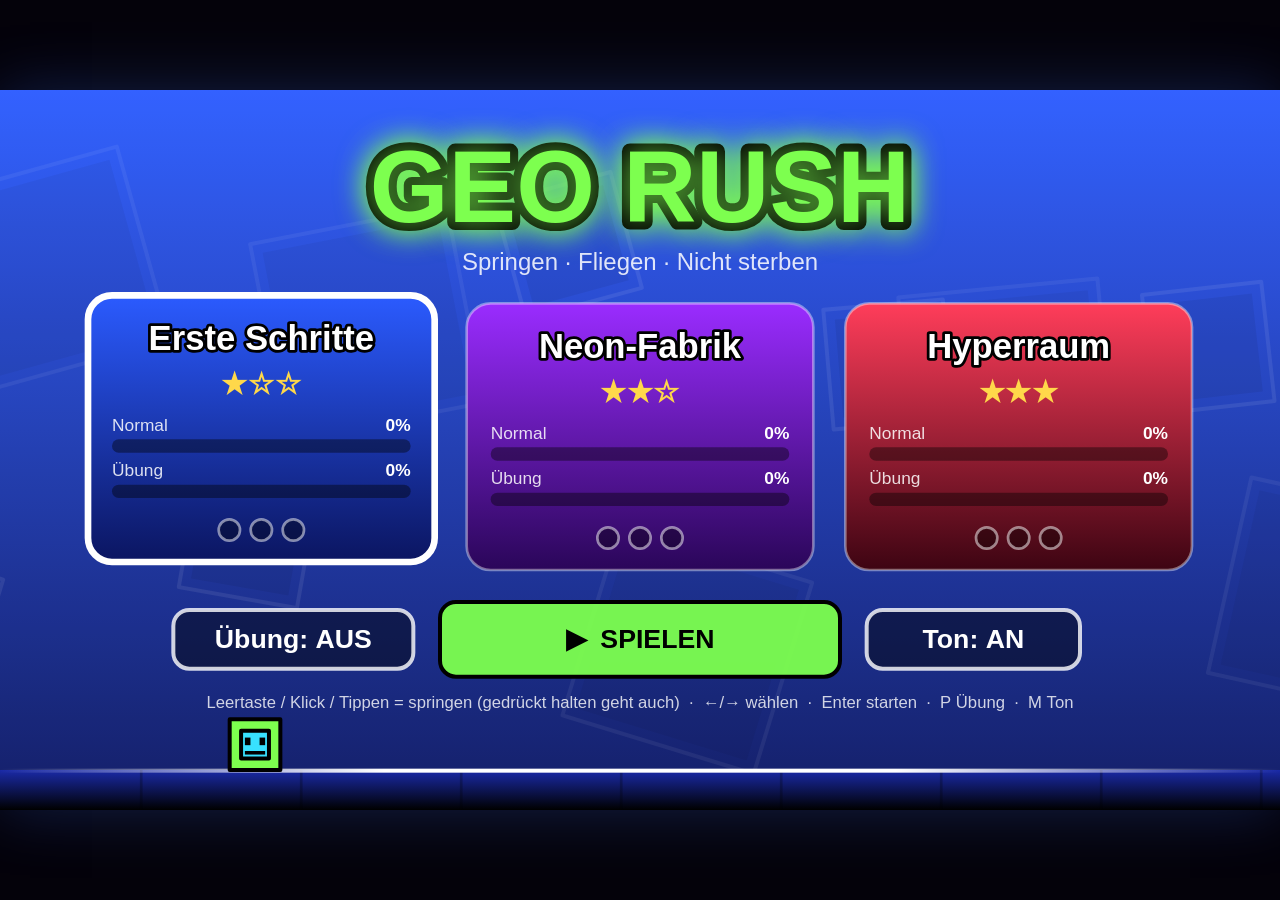
==== geo-rush/index.html @ df9e69d7 "GEO RUSH: Rhythmus-Plattformer im Geometry-Dash-Stil als einzelne HTML-Datei Drei Level mit Wuerfel-" ====
<!DOCTYPE html>
<html lang="de">
<head>
<meta charset="utf-8">
<meta name="viewport" content="width=device-width,initial-scale=1,user-scalable=no,viewport-fit=cover">
<title>GEO RUSH</title>
<style>
  :root{ color-scheme: dark; }
  *{ box-sizing:border-box; -webkit-tap-highlight-color:transparent; }
  html,body{ height:100%; margin:0; background:#04020a; overflow:hidden;
    font-family:"Trebuchet MS",Verdana,system-ui,sans-serif; }
  #wrap{ width:100%; height:100%; display:flex; align-items:center; justify-content:center;
    touch-action:none; }
  canvas{ display:block; width:min(100vw, calc(100vh * 16 / 9)); aspect-ratio:16/9;
    max-height:100vh; touch-action:none; user-select:none; -webkit-user-select:none;
    box-shadow:0 0 60px rgba(60,120,255,.25); }
</style>
</head>
<body>
<div id="wrap"><canvas id="game" width="960" height="540"></canvas></div>
<script>
"use strict";
(function(){
/* ============================================================
   GEO RUSH  —  ein Rhythmus-Plattformer im Stil von Geometry Dash
   Alles in einer Datei: kein Build, keine Assets, kein Server.
   ============================================================ */

/* ------------------------- Physik-Konstanten ------------------------ */
const T      = 40;            // Kachelgroesse in px
const PS     = 36;            // Spieler-Hitbox (Quadrat)
const HALF   = PS / 2;
const INNER  = 7;             // halbe Kantenlaenge der inneren Hitbox (Block-Tod)
const SNAP   = 10;            // Toleranz beim Aufsetzen auf Bloecke
const GRAV   = 4760;          // px/s^2  (Wuerfel)
const JUMP   = 918;           // Absprunggeschwindigkeit
const VMAX   = 1250;          // maximale Fallgeschwindigkeit
const SHIP_UP = 2600, SHIP_DN = 2200, SHIP_V = 520;
const SPEEDS = [416, 540];    // normal, schnell
const CEIL   = -10 * T;       // Decke im Schiff-Modus
const SKY    = -26 * T;       // darueber: ins All gefallen = tot
const DT     = 1 / 240;       // feste Simulationsrate 240 Hz
const PAD_V  = { y: 1.40 * JUMP, p: 0.86 * JUMP };
const ORB_V  = { o: 1.00 * JUMP, q: 0.72 * JUMP };

/* ------------------------------ Level ------------------------------- *
   Jedes Level ist eine Liste aus Zahlen (= so viele leere Spalten) und
   kleinen ASCII-Bloecken. Die unterste Zeile eines Blocks liegt auf dem
   Boden, Bloecke werden nebeneinander gehaengt.

   #  Block          -  Halbblock (Plattform)
   ^  Stachel        v  haengender Stachel      .  kleiner Stachel
   y  gelbes Pad     p  pinkes Pad
   o  gelber Orb     q  pinker Orb              b  blauer Orb (Schwerkraft)
   S  Schiff-Portal  C  Wuerfel-Portal
   G  Schwerkraft umdrehen   N  Schwerkraft normal
   >  schnell        <  normale Geschwindigkeit
   *  Muenze (3 pro Level)
   -------------------------------------------------------------------- */

// Schiff-Abschnitt: Saeulen von Boden und Decke mit einer Luecke dazwischen.
// spec: [unterkante, lueckengroesse] je Saeule; floorSpikes legt Stacheln auf den Boden.
function pillars(spec, spacing, floorSpikes){
  const rows = [];
  for (let r = 0; r < 10; r++) rows.push('');
  const col = (fn) => { for (let r = 0; r < 10; r++) rows[r] += fn(r); };
  for (const [lo, gap] of spec){
    for (let s = 0; s < spacing; s++) col(r => (floorSpikes && r === 0) ? '^' : ' ');
    col(r => (r < lo || r >= lo + gap) ? '#' : ' ');
  }
  for (let s = 0; s < spacing; s++) col(r => (floorSpikes && r === 0) ? '^' : ' ');
  return rows.reverse();          // oberste Zeile zuerst
}

const LEVELS = [
{
  id: 'erste-schritte', name: 'Erste Schritte', stars: 1, speed: 0,
  colors: { top:'#2b5bff', bot:'#0b1560', ground:'#1a2aa8', line:'#9fc0ff', block:'#0c1650' },
  song: { bpm: 128, root: 57, prog: [0, 5, 2, 6] },
  chunks: [
    18,
    ['^'], 10,
    ['^'], 8,
    ['^^'], 11,
    ['^'], 4, ['^'], 10,
    [ '        ###',
      '    #######',
      '###########' ], 8,
    [ '   ^     ^   ',
      '#############' ], 10,
    [ '  *    ',
      '       ',
      '    ###',
      '    ###',
      'y   ###' ], 10,
    [ '   o   ',
      '       ',
      ' ^^^^^^' ], 10,
    ['^^'], 7, ['^^'], 11,
    [ '             *            ',
      '      ---   ---   ---     ',
      '###^^^^^^^^^^^^^^^^^^^^###' ], 9,
    ['^'], 3, ['^^'], 10,
    [ '          ###   ',
      '     ###        ',
      '##^^^^^^^^^^^^  ' ], 10,
    [ '    *  ',
      '       ',
      '   o   ',
      '       ',
      ' ^^^^^ ' ], 9,
    ['^'], 5, ['^^'], 5, ['^'], 16
  ]
},
{
  id: 'neon-fabrik', name: 'Neon-Fabrik', stars: 2, speed: 0,
  colors: { top:'#9a2cff', bot:'#2a0659', ground:'#4b1596', line:'#ffa6f4', block:'#240a4a' },
  song: { bpm: 140, root: 50, prog: [0, 3, 5, 4] },
  chunks: [
    18,
    ['^'], 8, ['^^'], 9, ['^'], 3, ['^^'], 10,
    [ '   o   o   o    ',
      '                ',
      ' ^^^^^^^^^^^^^  ' ], 8,
    [ '         ###     ',
      '   ^  ######     ',
      '##########^^^^^ #' ], 9,
    // Kopfueber
    [ '  ##########################  ',
      '       v      vv      v       ',
      '                              ',
      'G                           N ' ], 10,
    ['^^'], 6,
    [ '   *  ',
      '      ',
      '      ',
      'y   # ',
    ], 8,
    // Schiff
    ['S'],
    pillars([[0,6],[2,5],[4,5],[1,5],[3,4],[5,4],[2,4]], 6, false),
    [ '     *    ',
      '          ',
      '          ',
      '          ',
      '          ',
      '          ',
      '          ',
      '          ',
      '          ',
      '^^^^^^^^^^' ],
    pillars([[3,4],[1,4]], 5, true),
    6, ['C'], 12,
    ['^^'], 7, ['^'], 3, ['^'], 8,
    [ '       *          ',
      '                  ',
      '    ---    ---    ',
      '##^^^^^^^^^^^^^^##' ], 8,
    [ '   q   ',
      '       ',
      '  ^^^  ' ], 8,
    ['^^'], 5, ['^^'], 16
  ]
},
{
  id: 'hyperraum', name: 'Hyperraum', stars: 3, speed: 0,
  colors: { top:'#ff3d5a', bot:'#3d0412', ground:'#8c1230', line:'#ffd0a0', block:'#34050f' },
  song: { bpm: 160, root: 53, prog: [0, 5, 6, 4] },
  chunks: [
    16,
    ['^'], 7, ['^^'], 7, ['^^^'], 9,
    ['>'], 10,
    ['^'], 7, ['^^'], 8,
    [ '        ##       ',
      '    ##  ##  ^   ',
      '##^^##^^##^^#####' ], 1,
    ['#'], 9,
    [ '  ##############################',
      '                v        v      ',
      '                                ',
      '   b                            ',
      '                                ',
      ' ^^^^^^^^^^^^^^^^^^^^^^^^^^^^^^^' ],
    [ ' ',
      ' ',
      ' ',
      ' ',
      'N',
      '^' ], 12,
    ['<'], 4,
    [ '         *     ',
      '   o   o       ',
      '               ',
      ' ^^^^^^^^^     ' ], 9,
    ['S'], 4,
    pillars([[1,5],[4,4],[1,4],[5,4],[2,4],[6,3],[3,3]], 5, true),
    [ ' *   ',
      '     ',
      '     ',
      '     ',
      '     ',
      '     ',
      '     ',
      '     ',
      '     ',
      '^^^^^' ],
    pillars([[4,3],[1,4]], 5, true),
    5, ['C'], 10,
    ['>'], 8,
    ['^^^'], 9, ['^'], 3, ['^^'], 9,
    [ '             *    ',
      '     ---   ---    ',
      '###^^^^^^^^^^^^###' ], 8,
    ['<'],
    ['^^'], 5, ['^^'], 5, ['^^^'], 18
  ]
}
];

function parseLevel(def){
  const cells = []; let col = 0;
  for (const ch of def.chunks){
    if (typeof ch === 'number'){ col += ch; continue; }
    const h = ch.length; let w = 0;
    for (let i = 0; i < h; i++){
      const line = ch[i]; w = Math.max(w, line.length);
      for (let j = 0; j < line.length; j++)
        if (line[j] !== ' ') cells.push([line[j], col + j, h - 1 - i]);
    }
    col += w;
  }
  const blocks = new Set();
  for (const [c, cc, r] of cells) if (c === '#') blocks.add(cc + ',' + r);
  const has = (c, r) => blocks.has(c + ',' + r);
  const objs = [];
  for (const [c, cc, r] of cells){
    const x0 = cc * T, y0 = -(r + 1) * T; let o;
    switch (c){
      case '#': o = { k:'block', solid:1, x:x0, y:y0, w:T, h:T,
                      nt:has(cc,r+1), nb:r===0||has(cc,r-1), nl:has(cc-1,r), nr:has(cc+1,r) }; break;
      case '-': o = { k:'slab', solid:1, x:x0, y:y0, w:T, h:T/2 }; break;
      case '^': o = { k:'spike', haz:1, dir:1,  x:x0+.36*T, y:y0+.32*T, w:.28*T, h:.68*T }; break;
      case 'v': o = { k:'spike', haz:1, dir:-1, x:x0+.36*T, y:y0,       w:.28*T, h:.68*T }; break;
      case '.': o = { k:'mini',  haz:1, x:x0+.36*T, y:y0+.62*T, w:.28*T, h:.38*T }; break;
      case 'y': case 'p': o = { k:'pad', c, x:x0+.08*T, y:y0+.72*T, w:.84*T, h:.28*T }; break;
      case 'o': case 'q': case 'b': o = { k:'orb', c, x:x0-.12*T, y:y0-.12*T, w:1.24*T, h:1.24*T }; break;
      case 'S': case 'C': case 'G': case 'N': case '>': case '<':
        o = { k:'portal', c, x:x0+T/2, y:y0-T, w:0, h:3*T }; break;
      case '*': o = { k:'coin', x:x0+.12*T, y:y0+.12*T, w:.76*T, h:.76*T }; break;
      default: continue;
    }
    o.cx = x0 + T/2; o.cy = y0 + T/2; o.col = cc; o.row = r;
    objs.push(o);
  }
  objs.sort((a, b) => a.cx - b.cx);
  let ci = 0;
  objs.forEach((o, i) => { o.id = i; if (o.k === 'coin') o.ci = ci++; });
  const nCols = col + 24;
  const buckets = Array.from({ length: nCols }, () => []);
  for (const o of objs){
    const a = Math.max(0, Math.floor(o.x / T)), b = Math.min(nCols - 1, Math.floor((o.x + o.w) / T));
    for (let i = a; i <= b; i++) buckets[i].push(o);
  }
  return { def, objs, buckets, nCols, endX: (col + 6) * T, coins: ci };
}

let stamp = 0;
function near(L, x0, x1, out){
  stamp++; out.length = 0;
  const a = Math.max(0, Math.floor(x0 / T) - 1), b = Math.min(L.nCols - 1, Math.floor(x1 / T) + 1);
  for (let i = a; i <= b; i++) for (const o of L.buckets[i])
    if (o._s !== stamp){ o._s = stamp; out.push(o); }
  return out;
}

/* ---------------------------- Simulation ---------------------------- */
function newPlayer(L){
  return { x:0, y:-PS, vy:0, g:1, mode:'cube', spd:L.def.speed || 0, grounded:true,
           held:false, buf:false, used:[], coins:[], rot:0, dead:false, won:false, jumps:0 };
}
function clonePlayer(p){ return Object.assign({}, p, { used:p.used.slice(), coins:p.coins.slice() }); }

function applyPortal(p, o, ev){
  switch (o.c){
    case 'S': if (p.mode !== 'ship'){ p.mode = 'ship'; p.vy *= 0.5; ev && ev.push('portal'); } break;
    case 'C': if (p.mode !== 'cube'){ p.mode = 'cube'; ev && ev.push('portal'); } break;
    case 'G': if (p.g !== -1){ p.g = -1; p.vy *= 0.5; p.grounded = false; ev && ev.push('portal'); } break;
    case 'N': if (p.g !== 1){ p.g = 1; p.vy *= 0.5; p.grounded = false; ev && ev.push('portal'); } break;
    case '>': if (p.spd !== 1){ p.spd = 1; ev && ev.push('speed'); } break;
    case '<': if (p.spd !== 0){ p.spd = 0; ev && ev.push('speed'); } break;
  }
}

const tmp = [];
function die(p, ev){ p.dead = true; ev && ev.push('die'); }
const hit = (ax, ay, aw, ah, o) => ax < o.x + o.w && ax + aw > o.x && ay < o.y + o.h && ay + ah > o.y;

// Ein Simulationsschritt (1/240 s). ev sammelt Ereignisse fuer Sound/Effekte.
function step(p, L, held, ev){
  if (held && !p.held) p.buf = true;
  if (!held) p.buf = false;
  p.held = held;
  const x0 = p.x, y0 = p.y;
  p.x += SPEEDS[p.spd] * DT;
  const list = near(L, x0, p.x + PS, tmp);

  const cPrev = x0 + HALF, cNow = p.x + HALF;
  for (const o of list) if (o.k === 'portal' && cPrev < o.x && cNow >= o.x) applyPortal(p, o, ev);

  const g = p.g;
  if (p.mode === 'cube'){
    if (p.grounded && held){
      p.vy = -JUMP * g; p.buf = false; p.grounded = false; p.jumps++;
      ev && ev.push('jump');
    }
    p.vy += GRAV * g * DT;
    if (p.vy * g > VMAX) p.vy = VMAX * g;
  } else {
    p.vy += (held ? -SHIP_UP : SHIP_DN) * g * DT;
    if (p.vy >  SHIP_V) p.vy =  SHIP_V;
    if (p.vy < -SHIP_V) p.vy = -SHIP_V;
  }
  p.y += p.vy * DT;
  p.grounded = false;

  if (p.y + PS > 0){ p.y = -PS; if (p.vy > 0) p.vy = 0; if (g === 1) p.grounded = true; }
  if (p.mode === 'ship' && p.y < CEIL){ p.y = CEIL; if (p.vy < 0) p.vy = 0; if (g === -1) p.grounded = true; }

  // Aufsetzen auf Bloecken (je nach Schwerkraft oben oder unten)
  for (const o of list){
    if (!o.solid || !hit(p.x, p.y, PS, PS, o)) continue;
    const top = o.y, bot = o.y + o.h;
    if (g === 1){
      if (p.vy >= 0 && y0 + PS <= top + SNAP){ p.y = top - PS; p.vy = 0; p.grounded = true; }
      else if (p.mode === 'ship' && p.vy <= 0 && y0 >= bot - SNAP){ p.y = bot; p.vy = 0; }
    } else {
      if (p.vy <= 0 && y0 >= bot - SNAP){ p.y = bot; p.vy = 0; p.grounded = true; }
      else if (p.mode === 'ship' && p.vy >= 0 && y0 + PS <= top + SNAP){ p.y = top - PS; p.vy = 0; }
    }
  }

  const ix = p.x + HALF - INNER, iy = p.y + HALF - INNER, is = INNER * 2;
  for (const o of list){
    if (o.solid){ if (hit(ix, iy, is, is, o)) return die(p, ev); continue; }
    if (o.k === 'portal' || !hit(p.x, p.y, PS, PS, o)) continue;
    if (o.haz) return die(p, ev);
    if (o.k === 'pad' && !p.used.includes(o.id)){
      p.used.push(o.id);
      p.vy = -PAD_V[o.c] * p.g * (p.mode === 'ship' ? 0.55 : 1);
      p.grounded = false; ev && ev.push('pad');
    } else if (o.k === 'orb' && p.buf && !p.used.includes(o.id)){
      p.used.push(o.id); p.buf = false; p.grounded = false;
      if (o.c === 'b'){ p.g = -p.g; p.vy = p.g * 0.45 * JUMP; }
      else p.vy = -ORB_V[o.c] * p.g * (p.mode === 'ship' ? 0.6 : 1);
      ev && ev.push('orb');
    } else if (o.k === 'coin' && !p.coins.includes(o.ci)){
      p.coins.push(o.ci); ev && ev.push('coin');
    }
  }
  if (p.y < SKY || p.y > 200) return die(p, ev);
  if (p.x >= L.endX){ p.won = true; ev && ev.push('win'); }

  if (p.mode === 'cube'){
    if (p.grounded){
      const t = Math.round(p.rot / 90) * 90;
      p.rot += (t - p.rot) * Math.min(1, DT * 28);
    } else p.rot += 430 * DT * p.g;
  }
}

/* ================================================================== */
/*                           Ab hier: Browser                          */
/* ================================================================== */
const cv  = document.getElementById('game');
const ctx = cv.getContext('2d');
const W = 960, H = 540;
const CAM0 = -470;               // Boden liegt bei Bildschirm-y 470
const PLAYER_SX = 250;           // Bildschirm-x des Spielers

const clamp = (v, a, b) => v < a ? a : v > b ? b : v;
const rnd = (a, b) => a + Math.random() * (b - a);

let scale = 1;
function resize(){
  const r = cv.getBoundingClientRect();
  const dpr = Math.min(window.devicePixelRatio || 1, 2);
  const bw = Math.max(1, Math.round(r.width * dpr)), bh = Math.max(1, Math.round(r.height * dpr));
  if (cv.width !== bw || cv.height !== bh){ cv.width = bw; cv.height = bh; }
  scale = bw / W;
}
window.addEventListener('resize', resize);

/* ------------------------------ Speicher ---------------------------- */
const SAVE_KEY = 'georush-v1';
let save = { best:{}, practice:{}, coins:{}, attempts:{}, muted:false };
try { const s = JSON.parse(localStorage.getItem(SAVE_KEY)); if (s) save = Object.assign(save, s); } catch(e){}
function persist(){ try { localStorage.setItem(SAVE_KEY, JSON.stringify(save)); } catch(e){} }

/* ------------------------------- Audio ------------------------------ */
const A = { ctx:null, master:null, music:null, sfx:null, noise:null };
function initAudio(){
  if (A.ctx){ if (A.ctx.state === 'suspended' && Game.state !== 'pause') A.ctx.resume(); return; }
  const C = window.AudioContext || window.webkitAudioContext;
  if (!C) return;
  A.ctx = new C();
  A.master = A.ctx.createGain(); A.master.gain.value = save.muted ? 0 : 0.7;
  const comp = A.ctx.createDynamicsCompressor();
  A.master.connect(comp); comp.connect(A.ctx.destination);
  A.music = A.ctx.createGain(); A.music.gain.value = 0.55; A.music.connect(A.master);
  A.sfx = A.ctx.createGain(); A.sfx.gain.value = 0.8; A.sfx.connect(A.master);
  const len = A.ctx.sampleRate;
  A.noise = A.ctx.createBuffer(1, len, A.ctx.sampleRate);
  const d = A.noise.getChannelData(0);
  for (let i = 0; i < len; i++) d[i] = Math.random() * 2 - 1;
}
function setMuted(m){
  save.muted = m; persist();
  if (A.master) A.master.gain.setTargetAtTime(m ? 0 : 0.7, A.ctx.currentTime, 0.02);
}
const mtof = m => 440 * Math.pow(2, (m - 69) / 12);

function voice(dest, t, type, f1, f2, vol, atk, dec, cut){
  const c = A.ctx, o = c.createOscillator(), g = c.createGain();
  o.type = type; o.frequency.setValueAtTime(f1, t);
  if (f2) o.frequency.exponentialRampToValueAtTime(Math.max(20, f2), t + atk + dec);
  g.gain.setValueAtTime(0.0001, t);
  g.gain.exponentialRampToValueAtTime(vol, t + atk);
  g.gain.exponentialRampToValueAtTime(0.0001, t + atk + dec);
  let n = o;
  if (cut){ const f = c.createBiquadFilter(); f.type = 'lowpass'; f.frequency.value = cut; o.connect(f); n = f; }
  n.connect(g); g.connect(dest);
  o.start(t); o.stop(t + atk + dec + 0.05);
}
function noiseHit(dest, t, type, freq, vol, dec, q){
  const c = A.ctx, s = c.createBufferSource(), f = c.createBiquadFilter(), g = c.createGain();
  s.buffer = A.noise; f.type = type; f.frequency.value = freq; f.Q.value = q || 0.8;
  g.gain.setValueAtTime(vol, t); g.gain.exponentialRampToValueAtTime(0.0001, t + dec);
  s.connect(f); f.connect(g); g.connect(dest);
  s.start(t, Math.random() * 0.5); s.stop(t + dec + 0.05);
}

const SFX = {
  ok(){ return A.ctx && !save.muted; },
  die(){ if (!this.ok()) return; const t = A.ctx.currentTime;
    noiseHit(A.sfx, t, 'lowpass', 1800, 0.9, 0.5); voice(A.sfx, t, 'sawtooth', 220, 40, 0.35, 0.005, 0.45, 900); },
  orb(){ if (!this.ok()) return; const t = A.ctx.currentTime;
    voice(A.sfx, t, 'sine', 700, 1400, 0.22, 0.004, 0.12); },
  pad(){ if (!this.ok()) return; const t = A.ctx.currentTime;
    voice(A.sfx, t, 'triangle', 260, 780, 0.25, 0.004, 0.16); },
  portal(){ if (!this.ok()) return; const t = A.ctx.currentTime;
    voice(A.sfx, t, 'sawtooth', 180, 1100, 0.12, 0.01, 0.3, 2400); noiseHit(A.sfx, t, 'bandpass', 2500, 0.2, 0.3, 0.6); },
  coin(){ if (!this.ok()) return; const t = A.ctx.currentTime;
    voice(A.sfx, t, 'square', 1319, 0, 0.1, 0.004, 0.1, 5000); voice(A.sfx, t + 0.08, 'square', 1760, 0, 0.1, 0.004, 0.25, 5000); },
  win(){ if (!this.ok()) return; const t = A.ctx.currentTime;
    [0, 4, 7, 12, 16, 19, 24].forEach((n, i) => voice(A.sfx, t + i * 0.07, 'square', mtof(72 + n), 0, 0.09, 0.004, 0.35, 4000)); },
  click(){ if (!this.ok()) return; voice(A.sfx, A.ctx.currentTime, 'square', 900, 1200, 0.06, 0.002, 0.05, 4000); },
  check(){ if (!this.ok()) return; const t = A.ctx.currentTime;
    voice(A.sfx, t, 'triangle', 880, 0, 0.15, 0.004, 0.18); voice(A.sfx, t + 0.06, 'triangle', 1320, 0, 0.12, 0.004, 0.2); }
};

// Kleiner Step-Sequencer: Bassdrum, Clap, Hi-Hat, Bass, Arpeggio, Flaechen.
const MINOR = [0, 2, 3, 5, 7, 8, 10];
const Music = {
  on:false, song:null, bus:null, step:0, next:0, start:0, timer:null,
  play(song){
    if (!A.ctx) return;
    this.stop();
    this.song = song; this.step = 0;
    this.bus = A.ctx.createGain(); this.bus.connect(A.music);
    this.start = this.next = A.ctx.currentTime + 0.05;
    this.on = true;
    this.timer = setInterval(() => this.tick(), 25);
    this.tick();
  },
  stop(){
    if (!this.on) return;
    this.on = false; clearInterval(this.timer);
    const b = this.bus, t = A.ctx.currentTime;
    b.gain.setValueAtTime(b.gain.value, t); b.gain.linearRampToValueAtTime(0, t + 0.08);
    setTimeout(() => b.disconnect(), 400);
  },
  tick(){
    if (!this.on) return;
    const sd = 60 / this.song.bpm / 4;
    while (this.next < A.ctx.currentTime + 0.12){ this.note(this.step, this.next, sd); this.step++; this.next += sd; }
  },
  beat(){ return (this.on && A.ctx) ? Math.max(0, (A.ctx.currentTime - this.start) * this.song.bpm / 60) : -1; },
  deg(d){ const s = this.song; return s.root + MINOR[((d % 7) + 7) % 7] + 12 * Math.floor(d / 7); },
  note(i, t, sd){
    const s = this.song, b = this.bus, k = i % 16, bar = Math.floor(i / 16);
    const ch = s.prog[bar % s.prog.length];
    const intro = bar < 2, drop = bar >= 4;
    if (k % 4 === 0 && !(intro && k !== 0)) voice(b, t, 'sine', 150, 42, 0.9, 0.002, 0.22);
    if (!intro && (k === 4 || k === 12)) noiseHit(b, t, 'bandpass', 1600, 0.35, 0.14, 0.9);
    if (!intro && k % 2 === 0) noiseHit(b, t, 'highpass', 7500, k % 4 === 2 ? 0.16 : 0.07, 0.04);
    if (!intro && k % 2 === 0){
      const oct = (k % 4 === 2) ? 12 : 0;
      voice(b, t, 'sawtooth', mtof(this.deg(ch) - 24 + oct), 0, 0.2, 0.004, sd * 1.7, 700);
    }
    const arp = [0, 2, 4, 7, 4, 2, 0, 2, 4, 7, 9, 7, 4, 2, 4, 7];
    voice(b, t, 'square', mtof(this.deg(ch + arp[k]) + 12), 0, drop ? 0.06 : 0.045, 0.003, sd * 1.4, drop ? 3400 : 1800);
    if (k === 0){
      for (const d of [0, 2, 4]) voice(b, t, 'sawtooth', mtof(this.deg(ch + d)), 0, 0.035, 0.08, sd * 15, 1100);
    }
    if (drop && (k === 0 || k === 6 || k === 10)){
      voice(b, t, 'triangle', mtof(this.deg(ch + (k === 0 ? 7 : k === 6 ? 9 : 11)) + 12), 0, 0.09, 0.005, sd * 3);
    }
  }
};

/* ------------------------------ Eingabe ----------------------------- */
const JUMP_KEYS = new Set(['Space', 'ArrowUp', 'KeyW']);
const keysHeld = new Set();
const pointers = new Set();
let latch = false;          // ganz kurze Tipper gehen nicht verloren
let needRelease = false;    // nach Start mit Taste erst loslassen

/* ------------------------------ Zustand ----------------------------- */
const PARSED = LEVELS.map(parseLevel);
const Game = {
  state:'menu', sel:0, practice:false, L:null, li:0, p:null, attempt:1,
  cps:[], deadT:0, winT:0, parts:[], shake:0, camX:-PLAYER_SX, camY:CAM0, t:0,
  best0:0, newBest:false, flash:0, hits:[], shipA:0, menuX:0, runJumps:0, runTime:0
};

function heldNow(){
  if (needRelease){
    if (keysHeld.size === 0 && pointers.size === 0) needRelease = false;
    else return false;
  }
  return keysHeld.size > 0 || pointers.size > 0 || latch;
}

function startLevel(i){
  initAudio();
  Game.li = i; Game.L = PARSED[i];
  Game.p = newPlayer(Game.L);
  Game.attempt = 1; Game.cps = []; Game.parts = []; Game.shake = 0; Game.flash = 0;
  Game.camX = Game.p.x - PLAYER_SX; Game.camY = CAM0; Game.shipA = 0;
  Game.best0 = (Game.practice ? save.practice : save.best)[Game.L.def.id] || 0;
  Game.newBest = false; Game.runJumps = 0; Game.runTime = 0;
  bumpAttempts();
  Game.state = 'play';
  needRelease = true;              // die Starttaste loest keinen Sprung aus
  Music.play(Game.L.def.song);
}
function bumpAttempts(){
  const id = Game.L.def.id;
  save.attempts[id] = (save.attempts[id] || 0) + 1; persist();
}
function respawn(){
  const L = Game.L;
  if (Game.practice && Game.cps.length){
    Game.p = clonePlayer(Game.cps[Game.cps.length - 1].p);
    Game.p.held = false; Game.p.buf = false;
  } else {
    Game.p = newPlayer(L);
    Music.play(L.def.song);
  }
  if (!Game.practice) Game.runJumps = 0, Game.runTime = 0;
  Game.attempt++; bumpAttempts();
  Game.parts = []; Game.state = 'play';
  Game.camX = Game.p.x - PLAYER_SX;
  Game.shipA = Game.p.mode === 'ship' ? 1 : 0;
  if (Game.p.mode === 'ship') Game.camY = CAM0;
}
function progress(){ return clamp(Math.floor(Game.p.x / Game.L.endX * 100), 0, 100); }
function recordProgress(pc){
  const tbl = Game.practice ? save.practice : save.best, id = Game.L.def.id;
  if (pc > (tbl[id] || 0)){ tbl[id] = pc; persist(); if (pc > Game.best0) Game.newBest = true; }
}
function addCheckpoint(){
  if (!Game.practice || Game.state !== 'play') return;
  const p = Game.p;
  if (p.mode === 'cube' && !p.grounded) return;   // nur mit festem Boden unter den Fuessen
  Game.cps.push({ p: clonePlayer(p) }); SFX.check();
}
function removeCheckpoint(){ if (Game.practice) Game.cps.pop(); }
function toMenu(){
  Music.stop(); Game.state = 'menu';
  if (A.ctx && A.ctx.state === 'suspended') A.ctx.resume();
}
function togglePause(){
  if (Game.state === 'play'){ Game.state = 'pause'; if (A.ctx) A.ctx.suspend(); }
  else if (Game.state === 'pause'){ Game.state = 'play'; needRelease = true; if (A.ctx) A.ctx.resume(); }
}

/* ----------------------------- Partikel ----------------------------- */
function burst(x, y, n, col, spd, life, size){
  for (let i = 0; i < n; i++){
    const a = Math.random() * Math.PI * 2, s = rnd(spd * .3, spd);
    Game.parts.push({ x, y, vx:Math.cos(a) * s, vy:Math.sin(a) * s, life:rnd(life * .5, life), max:life, size:rnd(size * .5, size), col, g:0 });
  }
}

/* ------------------------------ Update ------------------------------ */
let acc = 0;
function update(dt){
  Game.t += dt;
  Game.flash = Math.max(0, Game.flash - dt * 3);
  Game.shake = Math.max(0, Game.shake - dt * 30);
  Game.menuX += dt * SPEEDS[0];

  for (const q of Game.parts){ q.x += q.vx * dt; q.y += q.vy * dt; q.vy += q.g * dt; q.vx *= 0.98; q.life -= dt; }
  Game.parts = Game.parts.filter(q => q.life > 0);

  if (Game.state === 'dead'){
    Game.deadT += dt;
    if (Game.deadT > 1.0) respawn();
    return;
  }
  if (Game.state === 'win'){ Game.winT += dt; updateCam(dt); return; }
  if (Game.state !== 'play'){ acc = 0; return; }

  const p = Game.p, L = Game.L;
  acc += dt;
  let steps = 0;
  const ev = [];
  while (acc >= DT && steps < 40){
    acc -= DT; steps++;
    step(p, L, heldNow(), ev);
    if (p.dead || p.won) break;
  }
  latch = false;
  Game.runTime += dt;
  for (const e of ev) onEvent(e);
  Game.shipA += ((p.mode === 'ship' ? 1 : 0) - Game.shipA) * Math.min(1, dt * 5);

  // Spur
  const cx = p.x + HALF, cy = p.y + HALF;
  if (p.mode === 'ship'){
    Game.parts.push({ x:cx - 16, y:cy + 6 * p.g, vx:rnd(-80, -20), vy:rnd(-20, 20), life:.35, max:.35, size:rnd(3, 6), col:'#ffb13b', g:0 });
  } else if (p.grounded && Math.random() < 0.6){
    const fy = p.g === 1 ? p.y + PS : p.y;
    Game.parts.push({ x:p.x + 2, y:fy - 2 * p.g, vx:rnd(-120, -40), vy:rnd(-60, 0) * p.g, life:.3, max:.3, size:rnd(2, 4), col:'#ffffff', g:0 });
  }
  updateCam(dt);
}

function onEvent(e){
  const p = Game.p, cx = p.x + HALF, cy = p.y + HALF;
  switch (e){
    case 'jump': Game.runJumps++; break;
    case 'orb': SFX.orb(); burst(cx, cy, 10, '#fff27a', 260, .35, 4); Game.runJumps++; break;
    case 'pad': SFX.pad(); burst(cx, p.y + PS, 10, '#ffd23f', 240, .35, 4); break;
    case 'portal': SFX.portal(); Game.flash = 0.6; break;
    case 'speed': SFX.portal(); Game.flash = 0.4; break;
    case 'coin': SFX.coin(); burst(cx, cy, 16, '#ffd84a', 300, .5, 5); break;
    case 'die': {
      SFX.die(); Game.shake = 12; Game.flash = 0.5;
      burst(cx, cy, 34, '#9dff5c', 520, .8, 7); burst(cx, cy, 16, '#ffffff', 300, .6, 4);
      Game.parts.push({ x:cx, y:cy, vx:0, vy:0, life:.5, max:.5, size:0, col:'ring', g:0 });
      if (!Game.practice) Music.stop();
      recordProgress(progress());
      Game.state = 'dead'; Game.deadT = 0;
      break;
    }
    case 'win': {
      Music.stop(); SFX.win();
      recordProgress(100);
      if (!Game.practice){
        const id = Game.L.def.id, got = save.coins[id] || [];
        for (const c of p.coins) got[c] = true;
        save.coins[id] = got; persist();
      }
      for (let i = 0; i < 6; i++) burst(Game.L.endX + rnd(-40, 40), rnd(-360, -60), 20, ['#fff27a','#7dff4f','#38e1ff','#ff5fd2'][i % 4], 380, 1.2, 6);
      Game.state = 'win'; Game.winT = 0;
      break;
    }
  }
}

function updateCam(dt){
  const p = Game.p;
  const tx = p.x - PLAYER_SX;
  Game.camX = Game.state === 'win' ? Game.camX + (Math.min(tx, Game.L.endX - 600) - Game.camX) * Math.min(1, dt * 3) : tx;
  let ty = Game.camY;
  if (p.mode === 'ship') ty = CAM0;
  else {
    const sy = p.y - Game.camY;
    if (sy < 150) ty = p.y - 150; else if (sy > 330) ty = p.y - 330;
    ty = Math.min(ty, CAM0);
  }
  Game.camY += (ty - Game.camY) * Math.min(1, dt * 6);
}

/* ------------------------------ Zeichnen ---------------------------- */
function hexA(hex, a){
  const n = parseInt(hex.slice(1), 16);
  return `rgba(${n >> 16 & 255},${n >> 8 & 255},${n & 255},${a})`;
}
function pulse(){
  const b = Music.beat();
  if (b < 0) return 0;
  return Math.pow(1 - (b % 1), 3);
}

function drawBackground(col, camX, camY){
  const pu = pulse();
  const gr = ctx.createLinearGradient(0, 0, 0, H);
  gr.addColorStop(0, col.top); gr.addColorStop(1, col.bot);
  ctx.fillStyle = gr; ctx.fillRect(0, 0, W, H);
  ctx.fillStyle = `rgba(255,255,255,${0.04 + pu * 0.04})`;
  ctx.fillRect(0, 0, W, H);
  // grosse Parallax-Quadrate
  for (const [f, sz, a] of [[0.08, 150, 0.06], [0.2, 90, 0.08]]){
    const ox = camX * f, oy = camY * f * 0.5;
    const i0 = Math.floor(ox / 240) - 1;
    for (let i = i0; i < i0 + 7; i++){
      const h = Math.sin(i * 12.9898 + sz) * 43758.5453, r = h - Math.floor(h);
      const x = i * 240 - ox, y = 40 + r * 300 - oy * 0.3;
      ctx.strokeStyle = `rgba(255,255,255,${a})`; ctx.lineWidth = 3;
      ctx.save(); ctx.translate(x + sz / 2, y + sz / 2); ctx.rotate(r * 0.6 - 0.3);
      ctx.strokeRect(-sz / 2, -sz / 2, sz, sz);
      ctx.fillStyle = `rgba(0,0,0,${a * 0.8})`; ctx.fillRect(-sz / 2 + 8, -sz / 2 + 8, sz - 16, sz - 16);
      ctx.restore();
    }
  }
}

function drawGround(col, camX, camY){
  const gy = -camY;
  if (gy > H) return;
  const gr = ctx.createLinearGradient(0, gy, 0, H);
  gr.addColorStop(0, col.ground); gr.addColorStop(1, '#000');
  ctx.fillStyle = gr; ctx.fillRect(0, gy, W, H - gy);
  ctx.strokeStyle = hexA('#000000', 0.25); ctx.lineWidth = 2;
  const off = -(camX % (T * 3));
  for (let x = off; x < W; x += T * 3){ ctx.beginPath(); ctx.moveTo(x, gy); ctx.lineTo(x, H); ctx.stroke(); }
  const lg = ctx.createLinearGradient(0, 0, W, 0);
  lg.addColorStop(0, 'rgba(255,255,255,0)'); lg.addColorStop(0.3, '#fff'); lg.addColorStop(0.7, '#fff'); lg.addColorStop(1, 'rgba(255,255,255,0)');
  ctx.fillStyle = lg; ctx.fillRect(0, gy - 1, W, 3);
}

function drawCeiling(col, camX, camY, a){
  if (a < 0.02) return;
  const cy = CEIL - camY;
  ctx.globalAlpha = a;
  const gr = ctx.createLinearGradient(0, cy, 0, 0);
  gr.addColorStop(0, col.ground); gr.addColorStop(1, '#000');
  ctx.fillStyle = gr; ctx.fillRect(0, 0, W, cy);
  ctx.fillStyle = '#fff'; ctx.fillRect(0, cy - 2, W, 3);
  ctx.globalAlpha = 1;
}

function drawBlock(o, col){
  ctx.fillStyle = hexA(col.block, 0.92);
  ctx.fillRect(o.x, o.y, o.w, o.h);
  ctx.strokeStyle = hexA(col.line, 0.18); ctx.lineWidth = 1.5;
  ctx.strokeRect(o.x + 8, o.y + 8, o.w - 16, o.h - 16);
  ctx.strokeStyle = col.line; ctx.lineWidth = 2.5; ctx.beginPath();
  const x = o.x, y = o.y, w = o.w, h = o.h;
  if (!o.nt){ ctx.moveTo(x, y); ctx.lineTo(x + w, y); }
  if (!o.nb){ ctx.moveTo(x, y + h); ctx.lineTo(x + w, y + h); }
  if (!o.nl){ ctx.moveTo(x, y); ctx.lineTo(x, y + h); }
  if (!o.nr){ ctx.moveTo(x + w, y); ctx.lineTo(x + w, y + h); }
  ctx.stroke();
}
function drawSlab(o, col){
  ctx.fillStyle = hexA(col.block, 0.92); ctx.fillRect(o.x, o.y, o.w, o.h);
  ctx.strokeStyle = col.line; ctx.lineWidth = 2.5; ctx.strokeRect(o.x, o.y, o.w, o.h);
}
function drawSpike(o){
  const x0 = o.col * T, y0 = -(o.row + 1) * T;
  ctx.beginPath();
  if (o.k === 'mini'){
    ctx.moveTo(x0 + 6, y0 + T); ctx.lineTo(x0 + T / 2, y0 + T * 0.5); ctx.lineTo(x0 + T - 6, y0 + T);
  } else if (o.dir === 1){
    ctx.moveTo(x0 + 2, y0 + T); ctx.lineTo(x0 + T / 2, y0 + 2); ctx.lineTo(x0 + T - 2, y0 + T);
  } else {
    ctx.moveTo(x0 + 2, y0); ctx.lineTo(x0 + T / 2, y0 + T - 2); ctx.lineTo(x0 + T - 2, y0);
  }
  ctx.closePath();
  const gr = ctx.createLinearGradient(0, y0, 0, y0 + T);
  gr.addColorStop(o.dir === -1 ? 1 : 0, '#3a3450'); gr.addColorStop(o.dir === -1 ? 0 : 1, '#07050e');
  ctx.fillStyle = gr; ctx.fill();
  ctx.strokeStyle = '#fff'; ctx.lineWidth = 2; ctx.stroke();
}
const ORB_COL = { o:'#ffe53b', q:'#ff5fd2', b:'#38c8ff', y:'#ffd23f', p:'#ff5fd2' };
function drawPad(o, used){
  const x0 = o.col * T, y0 = -(o.row + 1) * T, c = ORB_COL[o.c];
  ctx.save();
  ctx.shadowColor = c; ctx.shadowBlur = 14;
  ctx.fillStyle = c; ctx.beginPath();
  ctx.ellipse(x0 + T / 2, y0 + T, T * 0.42, T * 0.22, 0, Math.PI, 0); ctx.fill();
  ctx.restore();
  const t = Game.t * 2;
  ctx.fillStyle = hexA(c, 0.35);
  for (let i = 0; i < 3; i++){
    const f = (t + i / 3) % 1;
    ctx.fillRect(x0 + 8 + i * 10, y0 + T - 8 - f * 26, 3, 3);
  }
}
function drawOrb(o, used){
  const c = ORB_COL[o.c], pu = pulse();
  ctx.save();
  ctx.globalAlpha = used ? 0.35 : 1;
  ctx.strokeStyle = c; ctx.lineWidth = 3;
  ctx.beginPath(); ctx.arc(o.cx, o.cy, T * (0.5 + pu * 0.1), 0, Math.PI * 2); ctx.stroke();
  ctx.shadowColor = c; ctx.shadowBlur = 18;
  const gr = ctx.createRadialGradient(o.cx - 4, o.cy - 4, 2, o.cx, o.cy, T * 0.34);
  gr.addColorStop(0, '#fff'); gr.addColorStop(0.4, c); gr.addColorStop(1, hexA(c, 0.6));
  ctx.fillStyle = gr; ctx.beginPath(); ctx.arc(o.cx, o.cy, T * 0.32, 0, Math.PI * 2); ctx.fill();
  ctx.restore();
}
const PORTAL = {
  S:{ c:'#ff4fd8', t:'SCHIFF' }, C:{ c:'#5dff7a', t:'WÜRFEL' },
  G:{ c:'#ffd23f', t:'↕' },      N:{ c:'#38c8ff', t:'↕' },
  '>':{ c:'#ff9a2e', t:'»' },    '<':{ c:'#38c8ff', t:'›' }
};
function drawPortal(o){
  const P = PORTAL[o.c], cx = o.cx, cy = o.cy;
  ctx.save();
  if (o.c === '>' || o.c === '<'){
    ctx.fillStyle = P.c; ctx.shadowColor = P.c; ctx.shadowBlur = 16;
    ctx.font = 'bold 54px Trebuchet MS, sans-serif'; ctx.textAlign = 'center'; ctx.textBaseline = 'middle';
    ctx.fillText(o.c === '>' ? '»' : '‹', cx, cy);
    ctx.restore(); return;
  }
  const w = T * 0.42, h = T * 1.6;
  const gr = ctx.createRadialGradient(cx, cy, 2, cx, cy, h);
  gr.addColorStop(0, hexA(P.c, 0.45)); gr.addColorStop(1, hexA(P.c, 0));
  ctx.fillStyle = gr; ctx.beginPath(); ctx.ellipse(cx, cy, w, h, 0, 0, Math.PI * 2); ctx.fill();
  ctx.shadowColor = P.c; ctx.shadowBlur = 20;
  ctx.strokeStyle = P.c; ctx.lineWidth = 6;
  ctx.beginPath(); ctx.ellipse(cx, cy, w, h, 0, 0, Math.PI * 2); ctx.stroke();
  ctx.strokeStyle = '#fff'; ctx.lineWidth = 2;
  ctx.beginPath(); ctx.ellipse(cx, cy, w - 5, h - 5, 0, 0, Math.PI * 2); ctx.stroke();
  ctx.restore();
}
function drawCoin(o, taken){
  const s = Math.abs(Math.cos(Game.t * 3 + o.cx * 0.01));
  ctx.save();
  ctx.translate(o.cx, o.cy + Math.sin(Game.t * 4 + o.cx) * 3);
  ctx.scale(Math.max(0.15, s), 1);
  ctx.globalAlpha = taken ? 0.4 : 1;
  ctx.shadowColor = '#ffd84a'; ctx.shadowBlur = 16;
  ctx.fillStyle = taken ? '#b8c4d8' : '#ffd84a';
  ctx.beginPath(); ctx.arc(0, 0, 15, 0, Math.PI * 2); ctx.fill();
  ctx.shadowBlur = 0;
  ctx.strokeStyle = taken ? '#6c7890' : '#b87a00'; ctx.lineWidth = 3;
  ctx.beginPath(); ctx.arc(0, 0, 11, 0, Math.PI * 2); ctx.stroke();
  ctx.restore();
}
function drawFinish(L){
  const x = L.endX;
  const gr = ctx.createLinearGradient(x - 60, 0, x + 20, 0);
  gr.addColorStop(0, 'rgba(255,255,255,0)'); gr.addColorStop(1, 'rgba(255,255,255,0.5)');
  ctx.fillStyle = gr; ctx.fillRect(x - 60, Game.camY, 80, H);
  ctx.fillStyle = '#fff'; ctx.fillRect(x + 18, Game.camY, 4, H);
}

function drawCube(size, primary, secondary){
  const s = size / 2;
  ctx.fillStyle = primary; ctx.fillRect(-s, -s, size, size);
  ctx.lineWidth = 3; ctx.strokeStyle = '#000'; ctx.strokeRect(-s, -s, size, size);
  ctx.fillStyle = secondary; ctx.fillRect(-s * 0.55, -s * 0.55, size * 0.55, size * 0.55);
  ctx.strokeRect(-s * 0.55, -s * 0.55, size * 0.55, size * 0.55);
  ctx.fillStyle = '#000';
  ctx.fillRect(-s * 0.4, -s * 0.28, s * 0.22, s * 0.3);
  ctx.fillRect(s * 0.18, -s * 0.28, s * 0.22, s * 0.3);
  ctx.fillRect(-s * 0.4, s * 0.25, s * 0.8, s * 0.14);
}
function drawPlayer(p){
  const cx = p.x + HALF, cy = p.y + HALF;
  ctx.save();
  ctx.translate(cx, cy);
  if (p.mode === 'cube'){
    ctx.rotate(p.rot * Math.PI / 180);
    ctx.shadowColor = '#7dff4f'; ctx.shadowBlur = 14;
    drawCube(38, '#7dff4f', '#38e1ff');
  } else {
    const ang = Math.atan2(p.vy, SPEEDS[p.spd]) * 0.9;
    ctx.rotate(ang);
    if (p.g === -1) ctx.scale(1, -1);
    ctx.save(); ctx.translate(-2, -8); drawCube(18, '#7dff4f', '#38e1ff'); ctx.restore();
    ctx.shadowColor = '#ff4fd8'; ctx.shadowBlur = 14;
    ctx.fillStyle = '#ff4fd8'; ctx.strokeStyle = '#000'; ctx.lineWidth = 3;
    ctx.beginPath();
    ctx.moveTo(-22, -2); ctx.lineTo(10, -2); ctx.lineTo(24, 6); ctx.lineTo(10, 14); ctx.lineTo(-22, 14); ctx.lineTo(-16, 6);
    ctx.closePath(); ctx.fill(); ctx.stroke();
    ctx.fillStyle = '#38e1ff'; ctx.fillRect(-12, 3, 18, 6); ctx.strokeRect(-12, 3, 18, 6);
  }
  ctx.restore();
}

function drawParticles(){
  for (const q of Game.parts){
    const a = clamp(q.life / q.max, 0, 1);
    if (q.col === 'ring'){
      const r = (1 - a) * 140;
      ctx.strokeStyle = `rgba(255,255,255,${a})`; ctx.lineWidth = 4 * a + 1;
      ctx.beginPath(); ctx.arc(q.x, q.y, r, 0, Math.PI * 2); ctx.stroke();
      continue;
    }
    ctx.globalAlpha = a; ctx.fillStyle = q.col;
    ctx.fillRect(q.x - q.size / 2, q.y - q.size / 2, q.size, q.size);
  }
  ctx.globalAlpha = 1;
}

function drawWorld(){
  const L = Game.L, p = Game.p, col = L.def.colors;
  const sx = Game.shake ? rnd(-Game.shake, Game.shake) : 0, sy = Game.shake ? rnd(-Game.shake, Game.shake) : 0;
  const camX = Game.camX + sx, camY = Game.camY + sy;
  drawBackground(col, camX, camY);
  drawCeiling(col, camX, camY, Game.shipA);

  ctx.save();
  ctx.translate(-camX, -camY);
  // Versuchsanzeige in der Welt
  ctx.fillStyle = 'rgba(255,255,255,0.85)'; ctx.font = 'bold 34px Trebuchet MS, sans-serif';
  ctx.textAlign = 'left'; ctx.textBaseline = 'middle';
  ctx.fillText((Game.practice ? 'Übung · ' : '') + 'Versuch ' + Game.attempt, 200, -250);

  const vis = near(L, camX - T, camX + W + T, []);
  const taken = save.coins[L.def.id] || [];
  for (const o of vis){
    if (o.k === 'portal') continue;
    switch (o.k){
      case 'block': drawBlock(o, col); break;
      case 'slab':  drawSlab(o, col); break;
      case 'spike': case 'mini': drawSpike(o); break;
      case 'pad':   drawPad(o); break;
      case 'orb':   drawOrb(o, p.used.includes(o.id)); break;
      case 'coin':  if (!p.coins.includes(o.ci)) drawCoin(o, !Game.practice && taken[o.ci]); break;
    }
  }
  for (const o of vis) if (o.k === 'portal') drawPortal(o);
  drawFinish(L);
  for (const c of Game.cps){
    const q = c.p;
    ctx.save(); ctx.translate(q.x + HALF, q.y + HALF); ctx.rotate(Math.PI / 4);
    ctx.fillStyle = '#5dff7a'; ctx.strokeStyle = '#000'; ctx.lineWidth = 2;
    ctx.fillRect(-7, -7, 14, 14); ctx.strokeRect(-7, -7, 14, 14); ctx.restore();
  }
  drawParticles();
  if (!p.dead) drawPlayer(p);
  ctx.restore();

  drawGround(col, camX, camY);
  if (Game.flash > 0){ ctx.fillStyle = `rgba(255,255,255,${Game.flash * 0.35})`; ctx.fillRect(0, 0, W, H); }
}

function roundRect(x, y, w, h, r){
  ctx.beginPath();
  ctx.moveTo(x + r, y); ctx.arcTo(x + w, y, x + w, y + h, r); ctx.arcTo(x + w, y + h, x, y + h, r);
  ctx.arcTo(x, y + h, x, y, r); ctx.arcTo(x, y, x + w, y, r); ctx.closePath();
}
function text(s, x, y, size, col, align, weight){
  ctx.font = `${weight || 'bold'} ${size}px Trebuchet MS, Verdana, sans-serif`;
  ctx.textAlign = align || 'center'; ctx.textBaseline = 'middle';
  ctx.fillStyle = col || '#fff'; ctx.fillText(s, x, y);
}
function outlined(s, x, y, size, col){
  ctx.font = `bold ${size}px Trebuchet MS, Verdana, sans-serif`;
  ctx.textAlign = 'center'; ctx.textBaseline = 'middle';
  ctx.lineJoin = 'round'; ctx.lineWidth = size * 0.16; ctx.strokeStyle = '#000'; ctx.strokeText(s, x, y);
  ctx.fillStyle = col || '#fff'; ctx.fillText(s, x, y);
}
function button(label, x, y, w, h, fn, hot){
  roundRect(x, y, w, h, 12);
  ctx.fillStyle = hot ? 'rgba(125,255,79,0.95)' : 'rgba(0,0,0,0.45)'; ctx.fill();
  ctx.lineWidth = 3; ctx.strokeStyle = hot ? '#000' : 'rgba(255,255,255,0.8)'; ctx.stroke();
  text(label, x + w / 2, y + h / 2 + 1, 20, hot ? '#000' : '#fff');
  Game.hits.push({ x, y, w, h, fn });
}

function drawHUD(){
  const L = Game.L, pc = progress();
  // Fortschrittsbalken
  const bw = 380, bx = (W - bw) / 2, by = 16;
  roundRect(bx, by, bw, 14, 7); ctx.fillStyle = 'rgba(0,0,0,0.45)'; ctx.fill();
  ctx.lineWidth = 2; ctx.strokeStyle = 'rgba(255,255,255,0.7)'; ctx.stroke();
  if (pc > 0){
    roundRect(bx + 2, by + 2, (bw - 4) * pc / 100, 10, 5);
    ctx.fillStyle = Game.practice ? '#5dff7a' : '#7dff4f'; ctx.fill();
  }
  const best = (Game.practice ? save.practice : save.best)[L.def.id] || 0;
  if (best > 0 && best < 100){
    ctx.fillStyle = '#fff'; ctx.fillRect(bx + 2 + (bw - 4) * best / 100 - 1, by - 3, 2, 20);
  }
  outlined(pc + '%', bx + bw + 36, by + 8, 20);
  if (Game.practice){
    outlined('ÜBUNGSMODUS', 90, 24, 16, '#5dff7a');
    text('Z: Checkpoint  ·  X: löschen', 90, 46, 12, 'rgba(255,255,255,.8)', 'center', 'normal');
    button('◆+', 16, 470, 64, 52, addCheckpoint);
    button('◆−', 90, 470, 64, 52, removeCheckpoint);
  }
  // Pause-Knopf
  button('II', W - 64, 12, 48, 40, togglePause);
  // Muenzen dieses Laufs
  for (let i = 0; i < L.coins; i++){
    const got = Game.p.coins.includes(i);
    ctx.beginPath(); ctx.arc(W - 150 + i * 24, 32, 8, 0, Math.PI * 2);
    ctx.fillStyle = got ? '#ffd84a' : 'rgba(0,0,0,.35)'; ctx.fill();
    ctx.lineWidth = 2; ctx.strokeStyle = got ? '#b87a00' : 'rgba(255,255,255,.5)'; ctx.stroke();
  }
}

function drawDim(a){ ctx.fillStyle = `rgba(0,0,0,${a})`; ctx.fillRect(0, 0, W, H); }

function drawPause(){
  drawDim(0.55);
  outlined('PAUSE', W / 2, 150, 64);
  const pc = progress();
  text(Game.L.def.name + '  ·  ' + pc + '%', W / 2, 210, 22, 'rgba(255,255,255,.85)');
  button('Weiter', W / 2 - 110, 260, 220, 54, togglePause, true);
  button('Neustart', W / 2 - 110, 326, 220, 54, () => { togglePause(); Game.cps = []; Game.p.dead = true; Game.state = 'dead'; Game.deadT = 1; });
  button('Menü', W / 2 - 110, 392, 220, 54, toMenu);
}

function drawWin(){
  const a = clamp(Game.winT * 2, 0, 1);
  drawDim(0.5 * a);
  if (Game.winT < 0.3) return;
  const L = Game.L, p = Game.p;
  roundRect(W / 2 - 250, 90, 500, 360, 20);
  ctx.fillStyle = 'rgba(10,6,30,0.85)'; ctx.fill();
  ctx.lineWidth = 3; ctx.strokeStyle = '#7dff4f'; ctx.stroke();
  outlined(Game.practice ? 'ÜBUNG GESCHAFFT!' : 'LEVEL GESCHAFFT!', W / 2, 140, 40, '#7dff4f');
  text(L.def.name, W / 2, 185, 22, 'rgba(255,255,255,.85)');
  const rows = [
    ['Versuche', Game.attempt],
    ['Sprünge', Game.runJumps],
    ['Zeit', Game.runTime.toFixed(1) + ' s']
  ];
  rows.forEach(([k, v], i) => {
    text(k, W / 2 - 40, 228 + i * 32, 20, 'rgba(255,255,255,.7)', 'right', 'normal');
    text(String(v), W / 2 - 10, 228 + i * 32, 20, '#fff', 'left');
  });
  for (let i = 0; i < L.coins; i++){
    const got = p.coins.includes(i) && !Game.practice;
    ctx.beginPath(); ctx.arc(W / 2 - 30 + i * 30, 334, 11, 0, Math.PI * 2);
    ctx.fillStyle = got ? '#ffd84a' : 'rgba(255,255,255,.12)'; ctx.fill();
    ctx.lineWidth = 2; ctx.strokeStyle = got ? '#b87a00' : 'rgba(255,255,255,.4)'; ctx.stroke();
  }
  button('Nochmal', W / 2 - 200, 370, 190, 54, () => startLevel(Game.li), true);
  button('Menü', W / 2 + 10, 370, 190, 54, toMenu);
}

function drawMenu(){
  const L0 = PARSED[Game.sel].def, col = L0.colors;
  drawBackground(col, Game.menuX, CAM0);
  drawGround(col, Game.menuX, CAM0 - 40);
  // laufender Deko-Wuerfel
  const t = Game.t, ph = (t * 1.6) % 1;
  const jy = ph < 0.4 ? -Math.sin(ph / 0.4 * Math.PI) * 22 : 0;
  ctx.save(); ctx.translate(120 + ((t * 60) % 780), 510 - 19 + jy);
  ctx.rotate(ph < 0.4 ? ph / 0.4 * Math.PI : 0);
  drawCube(38, '#7dff4f', '#38e1ff'); ctx.restore();

  ctx.save();
  ctx.shadowColor = '#7dff4f'; ctx.shadowBlur = 30 + pulse() * 20;
  outlined('GEO RUSH', W / 2, 78, 76, '#7dff4f');
  ctx.restore();
  text('Springen · Fliegen · Nicht sterben', W / 2, 130, 18, 'rgba(255,255,255,.85)', 'center', 'normal');

  const cw = 260, ch = 200, gap = 24, x0 = (W - (cw * 3 + gap * 2)) / 2, y0 = 160;
  PARSED.forEach((L, i) => {
    const d = L.def, x = x0 + i * (cw + gap), sel = i === Game.sel;
    const y = y0 - (sel ? 6 : 0);
    roundRect(x, y, cw, ch, 18);
    const gr = ctx.createLinearGradient(0, y, 0, y + ch);
    gr.addColorStop(0, d.colors.top); gr.addColorStop(1, d.colors.bot);
    ctx.fillStyle = gr; ctx.fill();
    ctx.lineWidth = sel ? 5 : 2; ctx.strokeStyle = sel ? '#fff' : 'rgba(255,255,255,.4)'; ctx.stroke();
    outlined(d.name, x + cw / 2, y + 34, 26);
    text('★'.repeat(d.stars) + '☆'.repeat(3 - d.stars), x + cw / 2, y + 68, 22, '#ffd84a');
    const b = save.best[d.id] || 0, pr = save.practice[d.id] || 0;
    const bar = (label, v, yy, c) => {
      text(label, x + 18, yy, 13, 'rgba(255,255,255,.85)', 'left', 'normal');
      text(v + '%', x + cw - 18, yy, 13, '#fff', 'right');
      roundRect(x + 18, yy + 10, cw - 36, 10, 5); ctx.fillStyle = 'rgba(0,0,0,.4)'; ctx.fill();
      if (v > 0){ roundRect(x + 18, yy + 10, (cw - 36) * v / 100, 10, 5); ctx.fillStyle = c; ctx.fill(); }
    };
    bar('Normal', b, y + 98, '#7dff4f');
    bar('Übung', pr, y + 132, '#38e1ff');
    const got = save.coins[d.id] || [];
    for (let k = 0; k < L.coins; k++){
      ctx.beginPath(); ctx.arc(x + cw / 2 - 24 + k * 24, y + 176, 8, 0, Math.PI * 2);
      ctx.fillStyle = got[k] ? '#ffd84a' : 'rgba(0,0,0,.35)'; ctx.fill();
      ctx.lineWidth = 2; ctx.strokeStyle = got[k] ? '#b87a00' : 'rgba(255,255,255,.5)'; ctx.stroke();
    }
    Game.hits.push({ x, y, w:cw, h:ch, fn: () => { if (Game.sel === i) startLevel(i); else { Game.sel = i; SFX.click(); } } });
  });

  button('▶  SPIELEN', W / 2 - 150, 384, 300, 56, () => startLevel(Game.sel), true);
  button('Übung: ' + (Game.practice ? 'AN' : 'AUS'), W / 2 - 150 - 200, 390, 180, 44, () => { Game.practice = !Game.practice; SFX.click(); });
  button('Ton: ' + (save.muted ? 'AUS' : 'AN'), W / 2 + 170, 390, 160, 44, () => { initAudio(); setMuted(!save.muted); SFX.click(); });
  text('Leertaste / Klick / Tippen = springen (gedrückt halten geht auch)  ·  ←/→ wählen  ·  Enter starten  ·  P Übung  ·  M Ton',
       W / 2, 460, 12.5, 'rgba(255,255,255,.8)', 'center', 'normal');
}

function render(){
  resize();
  ctx.setTransform(scale, 0, 0, scale, 0, 0);
  Game.hits = [];
  if (Game.state === 'menu'){ drawMenu(); return; }
  drawWorld();
  if (Game.state === 'play' || Game.state === 'dead') drawHUD();
  if (Game.state === 'pause') drawPause();
  if (Game.state === 'win') drawWin();
}

/* ------------------------- Eingabe-Handler -------------------------- */
function canvasPos(e){
  const r = cv.getBoundingClientRect();
  return { x:(e.clientX - r.left) / r.width * W, y:(e.clientY - r.top) / r.height * H };
}
function hitTest(pt){
  for (let i = Game.hits.length - 1; i >= 0; i--){
    const h = Game.hits[i];
    if (pt.x >= h.x && pt.x <= h.x + h.w && pt.y >= h.y && pt.y <= h.y + h.h) return h;
  }
  return null;
}
cv.addEventListener('pointerdown', e => {
  e.preventDefault();
  initAudio();
  const h = hitTest(canvasPos(e));
  if (h){ h.fn(); return; }
  if (Game.state === 'play'){ pointers.add(e.pointerId); latch = true; try { cv.setPointerCapture(e.pointerId); } catch(_){} }
});
const up = e => { pointers.delete(e.pointerId); };
cv.addEventListener('pointerup', up);
cv.addEventListener('pointercancel', up);
cv.addEventListener('contextmenu', e => e.preventDefault());

window.addEventListener('keydown', e => {
  if (JUMP_KEYS.has(e.code) || e.code.startsWith('Arrow')) e.preventDefault();
  if (e.repeat) return;
  initAudio();
  const s = Game.state;
  if (e.code === 'KeyM'){ setMuted(!save.muted); return; }
  if (s === 'menu'){
    if (e.code === 'ArrowLeft' || e.code === 'KeyA'){ Game.sel = (Game.sel + PARSED.length - 1) % PARSED.length; SFX.click(); }
    else if (e.code === 'ArrowRight' || e.code === 'KeyD'){ Game.sel = (Game.sel + 1) % PARSED.length; SFX.click(); }
    else if (e.code === 'Enter' || e.code === 'Space'){ keysHeld.add(e.code); startLevel(Game.sel); }
    else if (e.code === 'KeyP'){ Game.practice = !Game.practice; SFX.click(); }
    return;
  }
  if (s === 'win'){
    if (e.code === 'Enter' || e.code === 'Space' || e.code === 'KeyR'){ keysHeld.add(e.code); startLevel(Game.li); }
    else if (e.code === 'Escape') toMenu();
    return;
  }
  if (e.code === 'Escape' || e.code === 'KeyP'){ togglePause(); return; }
  if (s === 'pause'){
    if (e.code === 'Enter' || e.code === 'Space'){ keysHeld.add(e.code); togglePause(); }
    else if (e.code === 'Backspace' || e.code === 'KeyQ') toMenu();
    return;
  }
  if (e.code === 'KeyR' && s === 'play'){ Game.cps = []; Game.p.dead = true; Game.state = 'dead'; Game.deadT = 1; return; }
  if (e.code === 'KeyZ') addCheckpoint();
  if (e.code === 'KeyX') removeCheckpoint();
  if (JUMP_KEYS.has(e.code)){ keysHeld.add(e.code); latch = true; }
});
window.addEventListener('keyup', e => { keysHeld.delete(e.code); });
window.addEventListener('blur', () => { keysHeld.clear(); pointers.clear(); if (Game.state === 'play') togglePause(); });
document.addEventListener('visibilitychange', () => { if (document.hidden && Game.state === 'play') togglePause(); });

/* ------------------------------ Schleife ---------------------------- */
let last = performance.now();
function frame(now){
  const dt = Math.min(0.05, (now - last) / 1000); last = now;
  update(dt);
  render();
  requestAnimationFrame(frame);
}
resize();
requestAnimationFrame(frame);

// Zum Herumprobieren in der Konsole (und fuer den Level-Loeser in den Tests)
window.GEO_RUSH = { LEVELS, PARSED, parseLevel, newPlayer, clonePlayer, step, Game, save, SPEEDS, T, DT };
})();
</script>
</body>
</html>
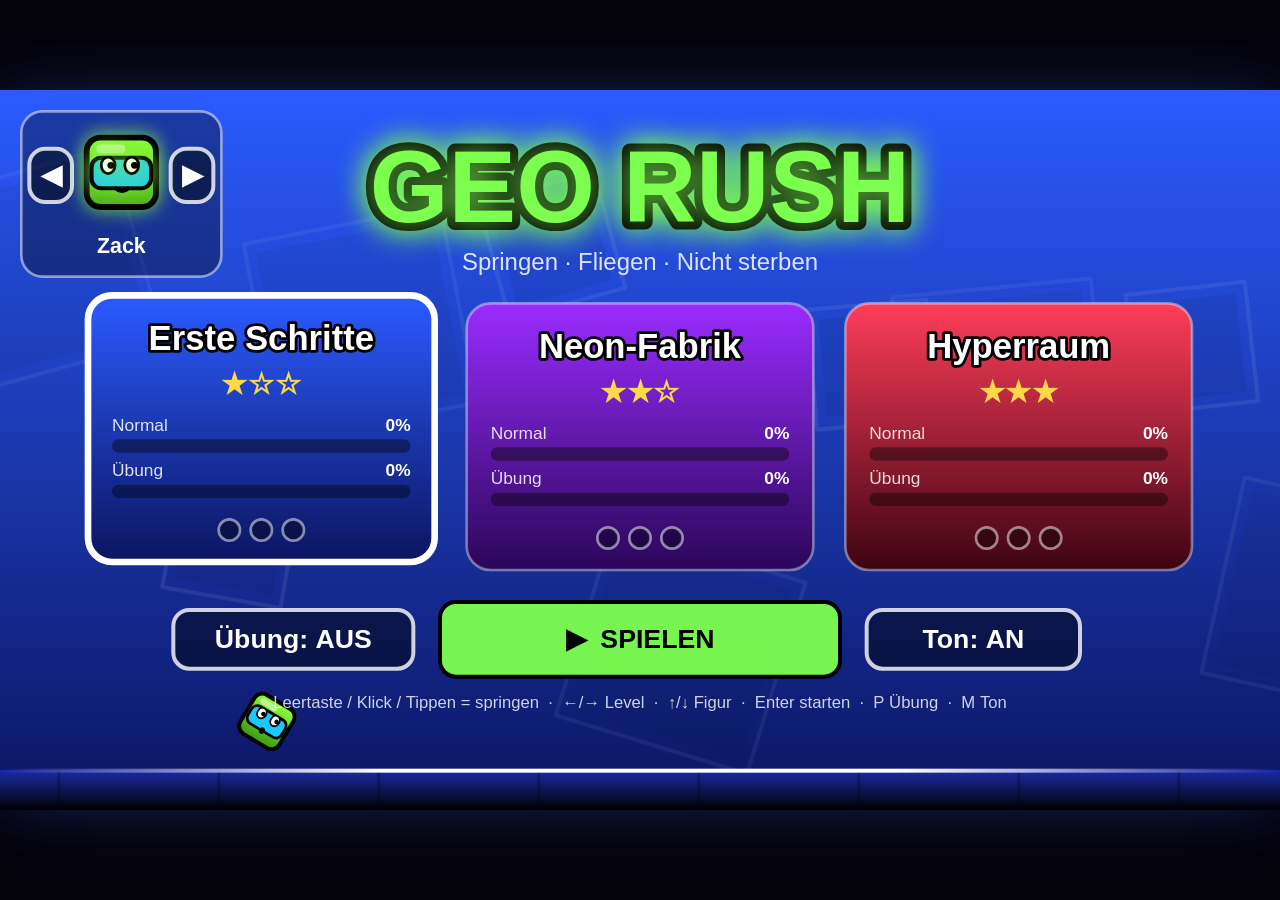
==== commit f30f18c5: "GEO RUSH: eigene Spielfigur, fluessigere Animation, schwarze Stacheln, fairerer Hyperraum - neue Fig" ====
--- a/geo-rush/index.html
+++ b/geo-rush/index.html
@@ -168,13 +168,12 @@
   song: { bpm: 160, root: 53, prog: [0, 5, 6, 4] },
   chunks: [
     16,
-    ['^'], 7, ['^^'], 7, ['^^^'], 9,
+    ['^'], 7, ['^^'], 7, ['^'], 3, ['^^'], 9,
     ['>'], 10,
-    ['^'], 7, ['^^'], 8,
-    [ '        ##       ',
-      '    ##  ##  ^   ',
-      '##^^##^^##^^#####' ], 1,
-    ['#'], 9,
+    ['^'], 8, ['^^'], 9,
+    [ '              ####  ',
+      '       ####         ',
+      '####^^^^^^^^^^^^^^  ' ], 10,
     [ '  ##############################',
       '                v        v      ',
       '                                ',
@@ -207,12 +206,12 @@
     pillars([[4,3],[1,4]], 5, true),
     5, ['C'], 10,
     ['>'], 8,
-    ['^^^'], 9, ['^'], 3, ['^^'], 9,
+    ['^^'], 9, ['^'], 4, ['^^'], 9,
     [ '             *    ',
       '     ---   ---    ',
       '###^^^^^^^^^^^^###' ], 8,
     ['<'],
-    ['^^'], 5, ['^^'], 5, ['^^^'], 18
+    ['^^'], 6, ['^^'], 6, ['^'], 3, ['^^'], 18
   ]
 }
 ];
@@ -300,7 +299,7 @@
   if (held && !p.held) p.buf = true;
   if (!held) p.buf = false;
   p.held = held;
-  const x0 = p.x, y0 = p.y;
+  const x0 = p.x, y0 = p.y, wasGrounded = p.grounded;
   p.x += SPEEDS[p.spd] * DT;
   const list = near(L, x0, p.x + PS, tmp);
 
@@ -359,6 +358,7 @@
   }
   if (p.y < SKY || p.y > 200) return die(p, ev);
   if (p.x >= L.endX){ p.won = true; ev && ev.push('win'); }
+  if (!wasGrounded && p.grounded && p.mode === 'cube') ev && ev.push('land');
 
   if (p.mode === 'cube'){
     if (p.grounded){
@@ -392,9 +392,21 @@
 
 /* ------------------------------ Speicher ---------------------------- */
 const SAVE_KEY = 'georush-v1';
-let save = { best:{}, practice:{}, coins:{}, attempts:{}, muted:false };
+let save = { best:{}, practice:{}, coins:{}, attempts:{}, muted:false, skin:0 };
 try { const s = JSON.parse(localStorage.getItem(SAVE_KEY)); if (s) save = Object.assign(save, s); } catch(e){}
 function persist(){ try { localStorage.setItem(SAVE_KEY, JSON.stringify(save)); } catch(e){} }
+
+/* ------------------------------ Figuren ----------------------------- */
+// a = Koerper, b = Maske/Details, c = dunkle Kante des Koerpers
+const SKINS = [
+  { name:'Zack',  a:'#8dff3a', b:'#19c8ff', c:'#3d9a12' },
+  { name:'Glut',  a:'#ff8a1f', b:'#ffe14a', c:'#b2440a' },
+  { name:'Frost', a:'#7fe9ff', b:'#ffffff', c:'#2a8fb8' },
+  { name:'Nacht', a:'#b25cff', b:'#ff5fd2', c:'#5b1fa3' },
+  { name:'Gold',  a:'#ffd84a', b:'#ff5a3d', c:'#b88a00' }
+];
+const skin = () => SKINS[save.skin] || SKINS[0];
+function cycleSkin(d){ save.skin = ((save.skin || 0) + d + SKINS.length) % SKINS.length; persist(); SFX.click(); }
 
 /* ------------------------------- Audio ------------------------------ */
 const A = { ctx:null, master:null, music:null, sfx:null, noise:null };
@@ -520,7 +532,8 @@
 const Game = {
   state:'menu', sel:0, practice:false, L:null, li:0, p:null, attempt:1,
   cps:[], deadT:0, winT:0, parts:[], shake:0, camX:-PLAYER_SX, camY:CAM0, t:0,
-  best0:0, newBest:false, flash:0, hits:[], shipA:0, menuX:0, runJumps:0, runTime:0
+  best0:0, newBest:false, hits:[], shipA:0, menuX:0, runJumps:0, runTime:0,
+  sq:0, sqV:0, blink:0, nextBlink:2.5
 };
 
 function heldNow(){
@@ -535,7 +548,7 @@
   initAudio();
   Game.li = i; Game.L = PARSED[i];
   Game.p = newPlayer(Game.L);
-  Game.attempt = 1; Game.cps = []; Game.parts = []; Game.shake = 0; Game.flash = 0;
+  Game.attempt = 1; Game.cps = []; Game.parts = []; Game.shake = 0; Game.sq = 0; Game.sqV = 0;
   Game.camX = Game.p.x - PLAYER_SX; Game.camY = CAM0; Game.shipA = 0;
   Game.best0 = (Game.practice ? save.practice : save.best)[Game.L.def.id] || 0;
   Game.newBest = false; Game.runJumps = 0; Game.runTime = 0;
@@ -586,6 +599,24 @@
 }
 
 /* ----------------------------- Partikel ----------------------------- */
+function stretch(v){ Game.sq = v; Game.sqV = 0; }
+function dust(p, n){
+  const fy = p.g === 1 ? p.y + PS : p.y, c = skin().a;
+  for (let i = 0; i < n; i++){
+    const dir = i % 2 ? 1 : -1;
+    Game.parts.push({ x:p.x + HALF + dir * rnd(4, 16), y:fy, vx:dir * rnd(40, 140) - 60, vy:-rnd(10, 70) * p.g,
+                      life:.3, max:.3, size:rnd(3, 6), col:c, g:0, soft:1 });
+  }
+}
+// Die Figur zerspringt in Stuecke
+function shatter(x, y){
+  const sk = skin();
+  for (let i = 0; i < 16; i++){
+    const a = Math.random() * Math.PI * 2, s = rnd(120, 460);
+    Game.parts.push({ x:x + rnd(-10, 10), y:y + rnd(-10, 10), vx:Math.cos(a) * s, vy:Math.sin(a) * s - 180,
+      life:rnd(.6, 1), max:1, size:rnd(6, 13), col:[sk.a, sk.b, sk.c, '#111'][i % 4], g:900, rot:rnd(0, 6), vr:rnd(-12, 12) });
+  }
+}
 function burst(x, y, n, col, spd, life, size){
   for (let i = 0; i < n; i++){
     const a = Math.random() * Math.PI * 2, s = rnd(spd * .3, spd);
@@ -597,11 +628,20 @@
 let acc = 0;
 function update(dt){
   Game.t += dt;
-  Game.flash = Math.max(0, Game.flash - dt * 3);
   Game.shake = Math.max(0, Game.shake - dt * 30);
+  // Squash & Stretch als gedaempfte Feder
+  Game.sqV += (-Game.sq * 260 - Game.sqV * 16) * dt;
+  Game.sq += Game.sqV * dt;
+  // Blinzeln
+  Game.nextBlink -= dt;
+  if (Game.nextBlink <= 0){ Game.blink = 0.13; Game.nextBlink = rnd(2, 4.5); }
+  Game.blink = Math.max(0, Game.blink - dt);
   Game.menuX += dt * SPEEDS[0];
 
-  for (const q of Game.parts){ q.x += q.vx * dt; q.y += q.vy * dt; q.vy += q.g * dt; q.vx *= 0.98; q.life -= dt; }
+  for (const q of Game.parts){
+    q.x += q.vx * dt; q.y += q.vy * dt; q.vy += q.g * dt; q.vx *= 0.98; q.life -= dt;
+    if (q.vr) q.rot += q.vr * dt;
+  }
   Game.parts = Game.parts.filter(q => q.life > 0);
 
   if (Game.state === 'dead'){
@@ -628,11 +668,13 @@
 
   // Spur
   const cx = p.x + HALF, cy = p.y + HALF;
+  const sk = skin();
   if (p.mode === 'ship'){
-    Game.parts.push({ x:cx - 16, y:cy + 6 * p.g, vx:rnd(-80, -20), vy:rnd(-20, 20), life:.35, max:.35, size:rnd(3, 6), col:'#ffb13b', g:0 });
-  } else if (p.grounded && Math.random() < 0.6){
+    for (let i = 0; i < 2; i++)
+      Game.parts.push({ x:cx - 22, y:cy + 6 * p.g, vx:rnd(-160, -60), vy:rnd(-30, 30), life:.3, max:.3, size:rnd(4, 8), col:i ? sk.b : '#ffb13b', g:0, soft:1 });
+  } else if (p.grounded && Math.random() < 0.5){
     const fy = p.g === 1 ? p.y + PS : p.y;
-    Game.parts.push({ x:p.x + 2, y:fy - 2 * p.g, vx:rnd(-120, -40), vy:rnd(-60, 0) * p.g, life:.3, max:.3, size:rnd(2, 4), col:'#ffffff', g:0 });
+    Game.parts.push({ x:p.x + 2, y:fy - 3 * p.g, vx:rnd(-110, -40), vy:rnd(-50, 0) * p.g, life:.35, max:.35, size:rnd(3, 5), col:sk.a, g:0, soft:1 });
   }
   updateCam(dt);
 }
@@ -640,16 +682,17 @@
 function onEvent(e){
   const p = Game.p, cx = p.x + HALF, cy = p.y + HALF;
   switch (e){
-    case 'jump': Game.runJumps++; break;
-    case 'orb': SFX.orb(); burst(cx, cy, 10, '#fff27a', 260, .35, 4); Game.runJumps++; break;
-    case 'pad': SFX.pad(); burst(cx, p.y + PS, 10, '#ffd23f', 240, .35, 4); break;
-    case 'portal': SFX.portal(); Game.flash = 0.6; break;
-    case 'speed': SFX.portal(); Game.flash = 0.4; break;
+    case 'jump': Game.runJumps++; stretch(0.22); dust(p, 6); break;
+    case 'land': stretch(-0.2); dust(p, 8); break;
+    case 'orb': SFX.orb(); stretch(0.2); burst(cx, cy, 10, '#fff27a', 260, .35, 4); Game.runJumps++; break;
+    case 'pad': SFX.pad(); stretch(0.3); burst(cx, p.y + PS, 10, '#ffd23f', 240, .35, 4); break;
+    case 'portal': SFX.portal(); stretch(0.15); break;
+    case 'speed': SFX.portal(); break;
     case 'coin': SFX.coin(); burst(cx, cy, 16, '#ffd84a', 300, .5, 5); break;
     case 'die': {
-      SFX.die(); Game.shake = 12; Game.flash = 0.5;
-      burst(cx, cy, 34, '#9dff5c', 520, .8, 7); burst(cx, cy, 16, '#ffffff', 300, .6, 4);
-      Game.parts.push({ x:cx, y:cy, vx:0, vy:0, life:.5, max:.5, size:0, col:'ring', g:0 });
+      SFX.die(); Game.shake = 7;
+      shatter(cx, cy);
+      Game.parts.push({ x:cx, y:cy, vx:0, vy:0, life:.45, max:.45, size:0, col:'ring', ring:skin().a, g:0 });
       if (!Game.practice) Music.stop();
       recordProgress(progress());
       Game.state = 'dead'; Game.deadT = 0;
@@ -663,7 +706,7 @@
         for (const c of p.coins) got[c] = true;
         save.coins[id] = got; persist();
       }
-      for (let i = 0; i < 6; i++) burst(Game.L.endX + rnd(-40, 40), rnd(-360, -60), 20, ['#fff27a','#7dff4f','#38e1ff','#ff5fd2'][i % 4], 380, 1.2, 6);
+      for (let i = 0; i < 6; i++) burst(Game.L.endX + rnd(-40, 40), rnd(-360, -60), 20, ['#fff27a', skin().a, skin().b, '#ff5fd2'][i % 4], 380, 1.2, 6);
       Game.state = 'win'; Game.winT = 0;
       break;
     }
@@ -696,12 +739,9 @@
 }
 
 function drawBackground(col, camX, camY){
-  const pu = pulse();
   const gr = ctx.createLinearGradient(0, 0, 0, H);
   gr.addColorStop(0, col.top); gr.addColorStop(1, col.bot);
   ctx.fillStyle = gr; ctx.fillRect(0, 0, W, H);
-  ctx.fillStyle = `rgba(255,255,255,${0.04 + pu * 0.04})`;
-  ctx.fillRect(0, 0, W, H);
   // grosse Parallax-Quadrate
   for (const [f, sz, a] of [[0.08, 150, 0.06], [0.2, 90, 0.08]]){
     const ox = camX * f, oy = camY * f * 0.5;
@@ -771,10 +811,14 @@
     ctx.moveTo(x0 + 2, y0); ctx.lineTo(x0 + T / 2, y0 + T - 2); ctx.lineTo(x0 + T - 2, y0);
   }
   ctx.closePath();
-  const gr = ctx.createLinearGradient(0, y0, 0, y0 + T);
-  gr.addColorStop(o.dir === -1 ? 1 : 0, '#3a3450'); gr.addColorStop(o.dir === -1 ? 0 : 1, '#07050e');
-  ctx.fillStyle = gr; ctx.fill();
-  ctx.strokeStyle = '#fff'; ctx.lineWidth = 2; ctx.stroke();
+  ctx.fillStyle = '#000'; ctx.fill();
+  ctx.lineJoin = 'miter'; ctx.strokeStyle = '#000'; ctx.lineWidth = 2; ctx.stroke();
+  // ganz feiner Glanz auf der linken Kante, damit man die Form auch auf dunklem Grund erkennt
+  ctx.beginPath();
+  if (o.k === 'mini'){ ctx.moveTo(x0 + 9, y0 + T - 2); ctx.lineTo(x0 + T / 2, y0 + T * 0.55); }
+  else if (o.dir === 1){ ctx.moveTo(x0 + 6, y0 + T - 2); ctx.lineTo(x0 + T / 2, y0 + 7); }
+  else { ctx.moveTo(x0 + 6, y0 + 2); ctx.lineTo(x0 + T / 2, y0 + T - 7); }
+  ctx.strokeStyle = 'rgba(255,255,255,0.14)'; ctx.lineWidth = 1.5; ctx.stroke();
 }
 const ORB_COL = { o:'#ffe53b', q:'#ff5fd2', b:'#38c8ff', y:'#ffd23f', p:'#ff5fd2' };
 function drawPad(o, used){
@@ -792,11 +836,13 @@
   }
 }
 function drawOrb(o, used){
-  const c = ORB_COL[o.c], pu = pulse();
+  const c = ORB_COL[o.c], a0 = Game.t * 2;
   ctx.save();
   ctx.globalAlpha = used ? 0.35 : 1;
   ctx.strokeStyle = c; ctx.lineWidth = 3;
-  ctx.beginPath(); ctx.arc(o.cx, o.cy, T * (0.5 + pu * 0.1), 0, Math.PI * 2); ctx.stroke();
+  for (let i = 0; i < 4; i++){
+    ctx.beginPath(); ctx.arc(o.cx, o.cy, T * 0.52, a0 + i * Math.PI / 2, a0 + i * Math.PI / 2 + 1.1); ctx.stroke();
+  }
   ctx.shadowColor = c; ctx.shadowBlur = 18;
   const gr = ctx.createRadialGradient(o.cx - 4, o.cy - 4, 2, o.cx, o.cy, T * 0.34);
   gr.addColorStop(0, '#fff'); gr.addColorStop(0.4, c); gr.addColorStop(1, hexA(c, 0.6));
@@ -850,36 +896,80 @@
   ctx.fillStyle = '#fff'; ctx.fillRect(x + 18, Game.camY, 4, H);
 }
 
-function drawCube(size, primary, secondary){
-  const s = size / 2;
-  ctx.fillStyle = primary; ctx.fillRect(-s, -s, size, size);
-  ctx.lineWidth = 3; ctx.strokeStyle = '#000'; ctx.strokeRect(-s, -s, size, size);
-  ctx.fillStyle = secondary; ctx.fillRect(-s * 0.55, -s * 0.55, size * 0.55, size * 0.55);
-  ctx.strokeRect(-s * 0.55, -s * 0.55, size * 0.55, size * 0.55);
+// Die Spielfigur: abgerundeter Wuerfel mit Maske, grossen Augen und Mund.
+// look: -1..1 Blickrichtung nach oben/unten, air: in der Luft (Mund offen)
+function drawHero(size, sk, look, air, blink){
+  const s = size / 2, r = size * 0.2;
+  // Koerper
+  roundRect(-s, -s, size, size, r);
+  const gr = ctx.createLinearGradient(0, -s, 0, s);
+  gr.addColorStop(0, sk.a); gr.addColorStop(1, sk.c);
+  ctx.fillStyle = gr; ctx.fill();
+  ctx.lineWidth = size * 0.085; ctx.strokeStyle = '#000'; ctx.stroke();
+  // Glanz
+  roundRect(-s * 0.72, -s * 0.8, size * 0.42, size * 0.13, size * 0.06);
+  ctx.fillStyle = 'rgba(255,255,255,0.45)'; ctx.fill();
+  // Maske
+  roundRect(-s * 0.86, -s * 0.42, size * 0.86, size * 0.44, size * 0.14);
+  ctx.fillStyle = sk.b; ctx.fill();
+  ctx.lineWidth = size * 0.06; ctx.stroke();
+  // Augen
+  const ey = -s * 0.2, lk = clamp(look, -1, 1) * s * 0.1;
+  for (const ex of [-s * 0.38, s * 0.3]){
+    if (blink){
+      ctx.fillStyle = '#000'; ctx.fillRect(ex - s * 0.2, ey - s * 0.03, s * 0.4, s * 0.07);
+      continue;
+    }
+    ctx.fillStyle = '#fff';
+    ctx.beginPath(); ctx.ellipse(ex, ey, s * 0.2, s * 0.24, 0, 0, Math.PI * 2); ctx.fill();
+    ctx.lineWidth = size * 0.04; ctx.stroke();
+    ctx.fillStyle = '#000';
+    ctx.beginPath(); ctx.arc(ex + s * 0.08, ey + lk, s * 0.1, 0, Math.PI * 2); ctx.fill();
+  }
+  // Mund
   ctx.fillStyle = '#000';
-  ctx.fillRect(-s * 0.4, -s * 0.28, s * 0.22, s * 0.3);
-  ctx.fillRect(s * 0.18, -s * 0.28, s * 0.22, s * 0.3);
-  ctx.fillRect(-s * 0.4, s * 0.25, s * 0.8, s * 0.14);
-}
+  if (air){
+    ctx.beginPath(); ctx.ellipse(s * 0.02, s * 0.46, s * 0.12, s * 0.15, 0, 0, Math.PI * 2); ctx.fill();
+  } else {
+    ctx.lineWidth = size * 0.06; ctx.lineCap = 'round';
+    ctx.beginPath(); ctx.arc(s * 0.02, s * 0.3, s * 0.24, 0.25 * Math.PI, 0.75 * Math.PI); ctx.stroke();
+    ctx.lineCap = 'butt';
+  }
+}
+const HERO = 44;                  // sichtbare Groesse (Hitbox bleibt 36)
 function drawPlayer(p){
-  const cx = p.x + HALF, cy = p.y + HALF;
+  const sk = skin(), g = p.g, cx = p.x + HALF;
+  const sq = Game.sq, sy = 1 + sq, sx = 1 - sq * 0.7;
   ctx.save();
-  ctx.translate(cx, cy);
   if (p.mode === 'cube'){
+    // Squash & Stretch am Fusspunkt verankert
+    const footY = g === 1 ? p.y + PS : p.y;
+    ctx.translate(cx, footY);
+    ctx.scale(sx, sy);
+    ctx.translate(0, -g * HERO / 2);
     ctx.rotate(p.rot * Math.PI / 180);
-    ctx.shadowColor = '#7dff4f'; ctx.shadowBlur = 14;
-    drawCube(38, '#7dff4f', '#38e1ff');
+    if (g === -1) ctx.scale(1, -1);
+    ctx.shadowColor = hexA(sk.a, 0.6); ctx.shadowBlur = 16;
+    drawHero(HERO, sk, clamp(p.vy / 700, -1, 1) * g, !p.grounded, Game.blink > 0);
   } else {
     const ang = Math.atan2(p.vy, SPEEDS[p.spd]) * 0.9;
+    ctx.translate(cx, p.y + HALF);
     ctx.rotate(ang);
-    if (p.g === -1) ctx.scale(1, -1);
-    ctx.save(); ctx.translate(-2, -8); drawCube(18, '#7dff4f', '#38e1ff'); ctx.restore();
-    ctx.shadowColor = '#ff4fd8'; ctx.shadowBlur = 14;
-    ctx.fillStyle = '#ff4fd8'; ctx.strokeStyle = '#000'; ctx.lineWidth = 3;
+    if (g === -1) ctx.scale(1, -1);
+    ctx.scale(sx, sy);
+    // Pilot
+    ctx.save(); ctx.translate(-3, -11); drawHero(22, sk, -0.3, false, Game.blink > 0); ctx.restore();
+    // Rumpf
+    ctx.shadowColor = hexA(sk.a, 0.6); ctx.shadowBlur = 14;
+    ctx.fillStyle = sk.a; ctx.strokeStyle = '#000'; ctx.lineWidth = 3.5; ctx.lineJoin = 'round';
     ctx.beginPath();
-    ctx.moveTo(-22, -2); ctx.lineTo(10, -2); ctx.lineTo(24, 6); ctx.lineTo(10, 14); ctx.lineTo(-22, 14); ctx.lineTo(-16, 6);
+    ctx.moveTo(-26, -2); ctx.lineTo(12, -2); ctx.lineTo(28, 7); ctx.lineTo(12, 16); ctx.lineTo(-26, 16); ctx.lineTo(-19, 7);
     ctx.closePath(); ctx.fill(); ctx.stroke();
-    ctx.fillStyle = '#38e1ff'; ctx.fillRect(-12, 3, 18, 6); ctx.strokeRect(-12, 3, 18, 6);
+    ctx.shadowBlur = 0;
+    ctx.fillStyle = sk.b; ctx.beginPath();
+    ctx.moveTo(-14, 3); ctx.lineTo(10, 3); ctx.lineTo(18, 7); ctx.lineTo(10, 11); ctx.lineTo(-14, 11); ctx.closePath();
+    ctx.fill(); ctx.lineWidth = 2; ctx.stroke();
+    ctx.fillStyle = sk.c; ctx.fillRect(-26, 12, 38, 4);
   }
   ctx.restore();
 }
@@ -888,13 +978,25 @@
   for (const q of Game.parts){
     const a = clamp(q.life / q.max, 0, 1);
     if (q.col === 'ring'){
-      const r = (1 - a) * 140;
-      ctx.strokeStyle = `rgba(255,255,255,${a})`; ctx.lineWidth = 4 * a + 1;
+      const r = 20 + (1 - a) * 110;
+      ctx.globalAlpha = a * 0.8; ctx.strokeStyle = q.ring; ctx.lineWidth = 3 * a + 1;
       ctx.beginPath(); ctx.arc(q.x, q.y, r, 0, Math.PI * 2); ctx.stroke();
       continue;
     }
-    ctx.globalAlpha = a; ctx.fillStyle = q.col;
-    ctx.fillRect(q.x - q.size / 2, q.y - q.size / 2, q.size, q.size);
+    ctx.fillStyle = q.col;
+    if (q.soft){
+      ctx.globalAlpha = a * 0.6;
+      ctx.beginPath(); ctx.arc(q.x, q.y, q.size * (0.5 + a * 0.5), 0, Math.PI * 2); ctx.fill();
+    } else if (q.vr){
+      ctx.globalAlpha = Math.min(1, a * 1.5);
+      ctx.save(); ctx.translate(q.x, q.y); ctx.rotate(q.rot);
+      ctx.fillRect(-q.size / 2, -q.size / 2, q.size, q.size);
+      ctx.strokeStyle = '#000'; ctx.lineWidth = 2; ctx.strokeRect(-q.size / 2, -q.size / 2, q.size, q.size);
+      ctx.restore();
+    } else {
+      ctx.globalAlpha = a;
+      ctx.fillRect(q.x - q.size / 2, q.y - q.size / 2, q.size, q.size);
+    }
   }
   ctx.globalAlpha = 1;
 }
@@ -939,7 +1041,6 @@
   ctx.restore();
 
   drawGround(col, camX, camY);
-  if (Game.flash > 0){ ctx.fillStyle = `rgba(255,255,255,${Game.flash * 0.35})`; ctx.fillRect(0, 0, W, H); }
 }
 
 function roundRect(x, y, w, h, r){
@@ -1046,9 +1147,20 @@
   // laufender Deko-Wuerfel
   const t = Game.t, ph = (t * 1.6) % 1;
   const jy = ph < 0.4 ? -Math.sin(ph / 0.4 * Math.PI) * 22 : 0;
-  ctx.save(); ctx.translate(120 + ((t * 60) % 780), 510 - 19 + jy);
-  ctx.rotate(ph < 0.4 ? ph / 0.4 * Math.PI : 0);
-  drawCube(38, '#7dff4f', '#38e1ff'); ctx.restore();
+  ctx.save(); ctx.translate(120 + ((t * 60) % 780), 510 - 17 + jy);
+  ctx.rotate(ph < 0.4 ? ph / 0.4 * Math.PI / 2 : 0);
+  drawHero(34, skin(), 0, ph < 0.4, Game.blink > 0); ctx.restore();
+
+  // Figurauswahl oben links
+  const sk = skin();
+  roundRect(16, 16, 150, 124, 16); ctx.fillStyle = 'rgba(0,0,0,0.35)'; ctx.fill();
+  ctx.lineWidth = 2; ctx.strokeStyle = 'rgba(255,255,255,0.5)'; ctx.stroke();
+  const bob = Math.sin(t * 3) * 3;
+  ctx.save(); ctx.translate(91, 64 + bob); ctx.shadowColor = hexA(sk.a, 0.7); ctx.shadowBlur = 18;
+  drawHero(52, sk, 0, false, Game.blink > 0); ctx.restore();
+  text(sk.name, 91, 118, 16, '#fff');
+  button('◀', 22, 44, 32, 40, () => cycleSkin(-1));
+  button('▶', 128, 44, 32, 40, () => cycleSkin(1));
 
   ctx.save();
   ctx.shadowColor = '#7dff4f'; ctx.shadowBlur = 30 + pulse() * 20;
@@ -1088,7 +1200,7 @@
   button('▶  SPIELEN', W / 2 - 150, 384, 300, 56, () => startLevel(Game.sel), true);
   button('Übung: ' + (Game.practice ? 'AN' : 'AUS'), W / 2 - 150 - 200, 390, 180, 44, () => { Game.practice = !Game.practice; SFX.click(); });
   button('Ton: ' + (save.muted ? 'AUS' : 'AN'), W / 2 + 170, 390, 160, 44, () => { initAudio(); setMuted(!save.muted); SFX.click(); });
-  text('Leertaste / Klick / Tippen = springen (gedrückt halten geht auch)  ·  ←/→ wählen  ·  Enter starten  ·  P Übung  ·  M Ton',
+  text('Leertaste / Klick / Tippen = springen  ·  ←/→ Level  ·  ↑/↓ Figur  ·  Enter starten  ·  P Übung  ·  M Ton',
        W / 2, 460, 12.5, 'rgba(255,255,255,.8)', 'center', 'normal');
 }
 
@@ -1138,6 +1250,8 @@
     else if (e.code === 'ArrowRight' || e.code === 'KeyD'){ Game.sel = (Game.sel + 1) % PARSED.length; SFX.click(); }
     else if (e.code === 'Enter' || e.code === 'Space'){ keysHeld.add(e.code); startLevel(Game.sel); }
     else if (e.code === 'KeyP'){ Game.practice = !Game.practice; SFX.click(); }
+    else if (e.code === 'ArrowUp' || e.code === 'KeyW') cycleSkin(-1);
+    else if (e.code === 'ArrowDown' || e.code === 'KeyS') cycleSkin(1);
     return;
   }
   if (s === 'win'){
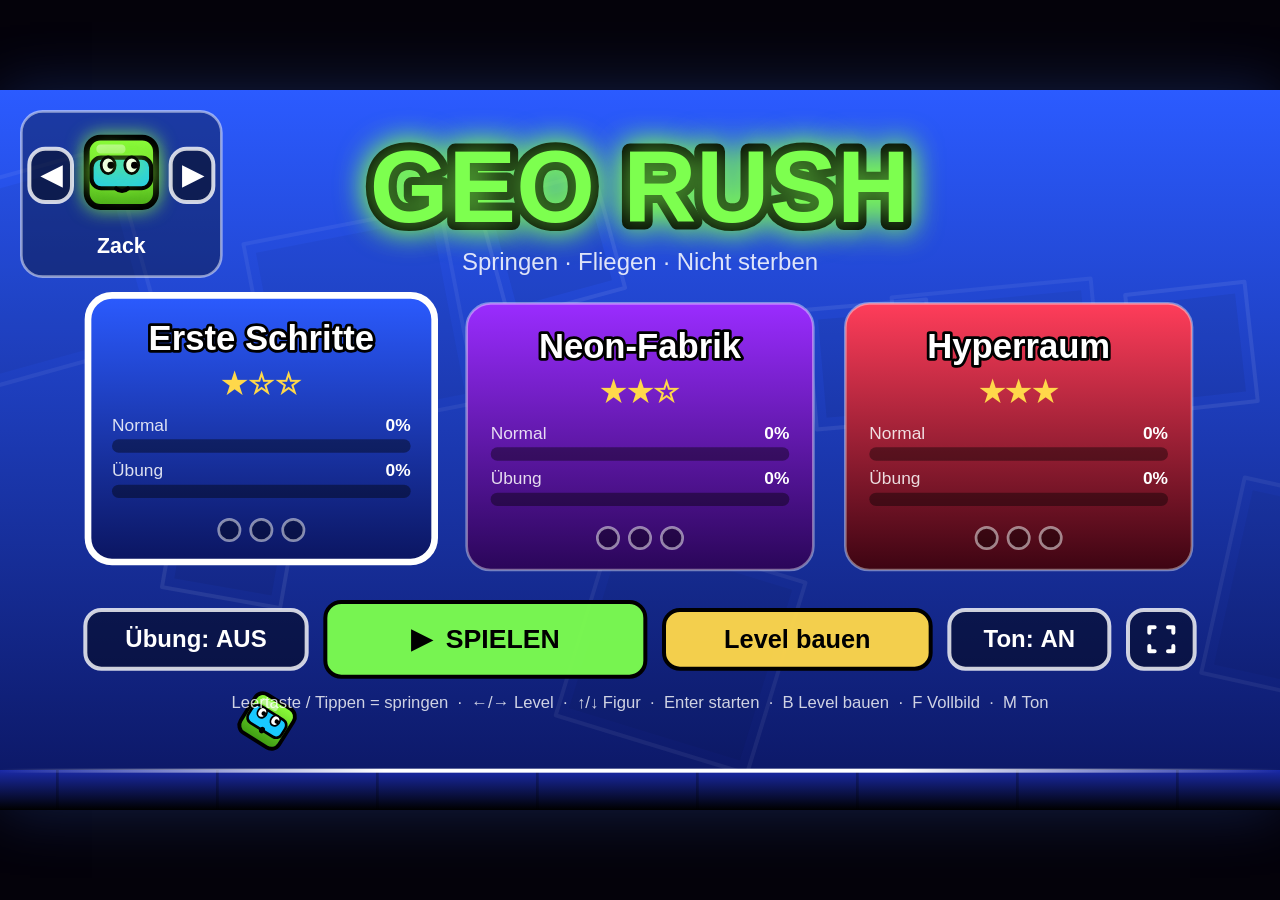
==== commit 4476746d: "GEO RUSH: Level-Editor und Vollbild - Level bauen: Raster-Editor mit allen Objekten, Radierer, Versc" ====
--- a/geo-rush/index.html
+++ b/geo-rush/index.html
@@ -3,21 +3,53 @@
 <head>
 <meta charset="utf-8">
 <meta name="viewport" content="width=device-width,initial-scale=1,user-scalable=no,viewport-fit=cover">
+<meta name="apple-mobile-web-app-capable" content="yes">
+<meta name="mobile-web-app-capable" content="yes">
+<meta name="apple-mobile-web-app-status-bar-style" content="black-translucent">
+<meta name="apple-mobile-web-app-title" content="GEO RUSH">
+<meta name="theme-color" content="#04020a">
 <title>GEO RUSH</title>
 <style>
   :root{ color-scheme: dark; }
   *{ box-sizing:border-box; -webkit-tap-highlight-color:transparent; }
   html,body{ height:100%; margin:0; background:#04020a; overflow:hidden;
     font-family:"Trebuchet MS",Verdana,system-ui,sans-serif; }
-  #wrap{ width:100%; height:100%; display:flex; align-items:center; justify-content:center;
-    touch-action:none; }
+  #wrap{ width:100%; height:100%; display:flex; flex-direction:column; align-items:center;
+    justify-content:center; touch-action:none; background:#04020a; }
+  #rot{ display:none; color:#cfd6ff; font-size:15px; text-align:center; margin-top:18px; padding:0 16px; }
+  @media (orientation: portrait) and (pointer: coarse){ #rot{ display:block; } }
+  /* Dialog fuer Texteingaben (Levelname, Level-Code) */
+  #dlg{ position:fixed; inset:0; background:rgba(0,0,0,.6); display:flex; align-items:center;
+    justify-content:center; padding:16px; z-index:10; }
+  #dlg[hidden]{ display:none; }
+  #dlg .box{ width:min(520px, 100%); background:#140c2c; border:3px solid #7dff4f; border-radius:18px;
+    padding:20px; color:#fff; display:flex; flex-direction:column; gap:12px;
+    box-shadow:0 10px 60px rgba(0,0,0,.6); }
+  #dlg h2{ margin:0; font-size:22px; color:#7dff4f; }
+  #dlg p{ margin:0; font-size:14px; color:#cfd6ff; line-height:1.4; }
+  #dlg input, #dlg textarea{ width:100%; font:16px/1.3 ui-monospace, Menlo, Consolas, monospace;
+    background:#05030c; color:#fff; border:2px solid #4a3d7a; border-radius:10px; padding:10px; }
+  #dlg textarea{ height:120px; resize:none; word-break:break-all; }
+  #dlg input:focus, #dlg textarea:focus{ outline:none; border-color:#7dff4f; }
+  #dlg .row{ display:flex; gap:10px; flex-wrap:wrap; justify-content:flex-end; }
+  #dlg button{ font:bold 16px "Trebuchet MS", Verdana, sans-serif; padding:10px 18px; border-radius:12px;
+    border:3px solid rgba(255,255,255,.8); background:rgba(0,0,0,.4); color:#fff; cursor:pointer; }
+  #dlg button.hot{ background:#7dff4f; color:#000; border-color:#000; }
+  #dlg button:focus-visible{ outline:3px solid #fff; outline-offset:2px; }
   canvas{ display:block; width:min(100vw, calc(100vh * 16 / 9)); aspect-ratio:16/9;
-    max-height:100vh; touch-action:none; user-select:none; -webkit-user-select:none;
+    max-width:100%; max-height:100vh; touch-action:none; user-select:none; -webkit-user-select:none;
     box-shadow:0 0 60px rgba(60,120,255,.25); }
 </style>
 </head>
 <body>
-<div id="wrap"><canvas id="game" width="960" height="540"></canvas></div>
+<div id="wrap"><canvas id="game" width="960" height="540"></canvas>
+  <div id="rot">Dreh dein Handy quer – dann wird das Spiel groß.</div></div>
+<div id="dlg" hidden><div class="box" role="dialog" aria-modal="true" aria-labelledby="dlgT">
+  <h2 id="dlgT"></h2><p id="dlgP"></p>
+  <input id="dlgI" type="text" maxlength="28" autocomplete="off">
+  <textarea id="dlgA" spellcheck="false"></textarea>
+  <div class="row" id="dlgB"></div>
+</div></div>
 <script>
 "use strict";
 (function(){
@@ -533,7 +565,9 @@
   state:'menu', sel:0, practice:false, L:null, li:0, p:null, attempt:1,
   cps:[], deadT:0, winT:0, parts:[], shake:0, camX:-PLAYER_SX, camY:CAM0, t:0,
   best0:0, newBest:false, hits:[], shipA:0, menuX:0, runJumps:0, runTime:0,
-  sq:0, sqV:0, blink:0, nextBlink:2.5
+  sq:0, sqV:0, blink:0, nextBlink:2.5,
+  cur:{ kind:'main', i:0 },      // was gerade gespielt wird (Hauptlevel oder eigenes Level)
+  modal:null, toast:null
 };
 
 function heldNow(){
@@ -545,8 +579,31 @@
 }
 
 function startLevel(i){
+  Game.li = i;
+  startDef(PARSED[i], { kind:'main', i });
+}
+function startCustom(id, test){
+  const lv = customById(id);
+  if (!lv) return;
+  startDef(parseLevel(customDef(lv)), { kind:'custom', id, test:!!test });
+}
+function restartCurrent(){
+  const c = Game.cur;
+  if (c.kind === 'main') startLevel(c.i); else startCustom(c.id, c.test);
+}
+// Verlassen eines Laufs: zurueck dahin, wo man herkam
+function exitPlay(){
+  Music.stop();
+  if (A.ctx && A.ctx.state === 'suspended') A.ctx.resume();
+  const c = Game.cur;
+  if (c.kind === 'custom' && c.test) openEditor(c.id, true);
+  else if (c.kind === 'custom') Game.state = 'mylevels';
+  else Game.state = 'menu';
+}
+function exitLabel(){ const c = Game.cur; return c.kind === 'custom' ? (c.test ? 'Editor' : 'Zurück') : 'Menü'; }
+function startDef(L, cur){
   initAudio();
-  Game.li = i; Game.L = PARSED[i];
+  Game.cur = cur; Game.L = L; Game.modal = null;
   Game.p = newPlayer(Game.L);
   Game.attempt = 1; Game.cps = []; Game.parts = []; Game.shake = 0; Game.sq = 0; Game.sqV = 0;
   Game.camX = Game.p.x - PLAYER_SX; Game.camY = CAM0; Game.shipA = 0;
@@ -589,10 +646,6 @@
   Game.cps.push({ p: clonePlayer(p) }); SFX.check();
 }
 function removeCheckpoint(){ if (Game.practice) Game.cps.pop(); }
-function toMenu(){
-  Music.stop(); Game.state = 'menu';
-  if (A.ctx && A.ctx.state === 'suspended') A.ctx.resume();
-}
 function togglePause(){
   if (Game.state === 'play'){ Game.state = 'pause'; if (A.ctx) A.ctx.suspend(); }
   else if (Game.state === 'pause'){ Game.state = 'play'; needRelease = true; if (A.ctx) A.ctx.resume(); }
@@ -644,6 +697,8 @@
   }
   Game.parts = Game.parts.filter(q => q.life > 0);
 
+  if (Game.toast){ Game.toast.t -= dt; if (Game.toast.t <= 0) Game.toast = null; }
+  if (Game.state === 'editor'){ edUpdate(dt); return; }
   if (Game.state === 'dead'){
     Game.deadT += dt;
     if (Game.deadT > 1.0) respawn();
@@ -701,6 +756,10 @@
     case 'win': {
       Music.stop(); SFX.win();
       recordProgress(100);
+      if (Game.cur.kind === 'custom'){
+        const lv = customById(Game.cur.id);
+        if (lv && !lv.verified){ lv.verified = true; persist(); }
+      }
       if (!Game.practice){
         const id = Game.L.def.id, got = save.coins[id] || [];
         for (const c of p.coins) got[c] = true;
@@ -888,12 +947,12 @@
   ctx.beginPath(); ctx.arc(0, 0, 11, 0, Math.PI * 2); ctx.stroke();
   ctx.restore();
 }
-function drawFinish(L){
+function drawFinish(L, camY = Game.camY){
   const x = L.endX;
   const gr = ctx.createLinearGradient(x - 60, 0, x + 20, 0);
   gr.addColorStop(0, 'rgba(255,255,255,0)'); gr.addColorStop(1, 'rgba(255,255,255,0.5)');
-  ctx.fillStyle = gr; ctx.fillRect(x - 60, Game.camY, 80, H);
-  ctx.fillStyle = '#fff'; ctx.fillRect(x + 18, Game.camY, 4, H);
+  ctx.fillStyle = gr; ctx.fillRect(x - 60, camY, 80, H);
+  ctx.fillStyle = '#fff'; ctx.fillRect(x + 18, camY, 4, H);
 }
 
 // Die Spielfigur: abgerundeter Wuerfel mit Maske, grossen Augen und Mund.
@@ -1059,12 +1118,22 @@
   ctx.lineJoin = 'round'; ctx.lineWidth = size * 0.16; ctx.strokeStyle = '#000'; ctx.strokeText(s, x, y);
   ctx.fillStyle = col || '#fff'; ctx.fillText(s, x, y);
 }
-function button(label, x, y, w, h, fn, hot){
+function button(label, x, y, w, h, fn, hot, size){
   roundRect(x, y, w, h, 12);
-  ctx.fillStyle = hot ? 'rgba(125,255,79,0.95)' : 'rgba(0,0,0,0.45)'; ctx.fill();
+  ctx.fillStyle = hot === 2 ? 'rgba(255,216,74,0.95)' : hot ? 'rgba(125,255,79,0.95)' : 'rgba(0,0,0,0.45)'; ctx.fill();
   ctx.lineWidth = 3; ctx.strokeStyle = hot ? '#000' : 'rgba(255,255,255,0.8)'; ctx.stroke();
-  text(label, x + w / 2, y + h / 2 + 1, 20, hot ? '#000' : '#fff');
+  if (typeof label === 'function') label(x + w / 2, y + h / 2, hot ? '#000' : '#fff');
+  else text(label, x + w / 2, y + h / 2 + 1, size || 20, hot ? '#000' : '#fff');
   Game.hits.push({ x, y, w, h, fn });
+}
+// Vollbild-Symbol: vier Ecken
+function fsIcon(cx, cy, col){
+  const a = 9, b = 4;
+  ctx.strokeStyle = col; ctx.lineWidth = 3; ctx.lineCap = 'round'; ctx.beginPath();
+  for (const [sx, sy] of [[-1, -1], [1, -1], [1, 1], [-1, 1]]){
+    ctx.moveTo(cx + sx * a, cy + sy * (a - b)); ctx.lineTo(cx + sx * a, cy + sy * a); ctx.lineTo(cx + sx * (a - b), cy + sy * a);
+  }
+  ctx.stroke(); ctx.lineCap = 'butt';
 }
 
 function drawHUD(){
@@ -1088,12 +1157,15 @@
     button('◆+', 16, 470, 64, 52, addCheckpoint);
     button('◆−', 90, 470, 64, 52, removeCheckpoint);
   }
-  // Pause-Knopf
+  // Pause- und Vollbild-Knopf
   button('II', W - 64, 12, 48, 40, togglePause);
+  button(fsIcon, W - 120, 12, 48, 40, toggleFS);
+  if (Game.cur.kind === 'custom' && !Game.practice)
+    outlined(Game.cur.test ? 'TESTLAUF' : clipText(Game.L.def.name, 200, 16), 110, 24, 16, Game.cur.test ? '#ffd84a' : '#fff');
   // Muenzen dieses Laufs
   for (let i = 0; i < L.coins; i++){
     const got = Game.p.coins.includes(i);
-    ctx.beginPath(); ctx.arc(W - 150 + i * 24, 32, 8, 0, Math.PI * 2);
+    ctx.beginPath(); ctx.arc(W - 200 + i * 24, 32, 8, 0, Math.PI * 2);
     ctx.fillStyle = got ? '#ffd84a' : 'rgba(0,0,0,.35)'; ctx.fill();
     ctx.lineWidth = 2; ctx.strokeStyle = got ? '#b87a00' : 'rgba(255,255,255,.5)'; ctx.stroke();
   }
@@ -1108,7 +1180,8 @@
   text(Game.L.def.name + '  ·  ' + pc + '%', W / 2, 210, 22, 'rgba(255,255,255,.85)');
   button('Weiter', W / 2 - 110, 260, 220, 54, togglePause, true);
   button('Neustart', W / 2 - 110, 326, 220, 54, () => { togglePause(); Game.cps = []; Game.p.dead = true; Game.state = 'dead'; Game.deadT = 1; });
-  button('Menü', W / 2 - 110, 392, 220, 54, toMenu);
+  button(exitLabel(), W / 2 - 110, 392, 220, 54, exitPlay);
+  button(fsIcon, W / 2 + 124, 392, 54, 54, toggleFS);
 }
 
 function drawWin(){
@@ -1136,8 +1209,8 @@
     ctx.fillStyle = got ? '#ffd84a' : 'rgba(255,255,255,.12)'; ctx.fill();
     ctx.lineWidth = 2; ctx.strokeStyle = got ? '#b87a00' : 'rgba(255,255,255,.4)'; ctx.stroke();
   }
-  button('Nochmal', W / 2 - 200, 370, 190, 54, () => startLevel(Game.li), true);
-  button('Menü', W / 2 + 10, 370, 190, 54, toMenu);
+  button('Nochmal', W / 2 - 200, 370, 190, 54, restartCurrent, true);
+  button(exitLabel(), W / 2 + 10, 370, 190, 54, exitPlay);
 }
 
 function drawMenu(){
@@ -1197,10 +1270,12 @@
     Game.hits.push({ x, y, w:cw, h:ch, fn: () => { if (Game.sel === i) startLevel(i); else { Game.sel = i; SFX.click(); } } });
   });
 
-  button('▶  SPIELEN', W / 2 - 150, 384, 300, 56, () => startLevel(Game.sel), true);
-  button('Übung: ' + (Game.practice ? 'AN' : 'AUS'), W / 2 - 150 - 200, 390, 180, 44, () => { Game.practice = !Game.practice; SFX.click(); });
-  button('Ton: ' + (save.muted ? 'AUS' : 'AN'), W / 2 + 170, 390, 160, 44, () => { initAudio(); setMuted(!save.muted); SFX.click(); });
-  text('Leertaste / Klick / Tippen = springen  ·  ←/→ Level  ·  ↑/↓ Figur  ·  Enter starten  ·  P Übung  ·  M Ton',
+  button('Übung: ' + (Game.practice ? 'AN' : 'AUS'), 64, 390, 166, 44, () => { Game.practice = !Game.practice; SFX.click(); }, false, 18);
+  button('▶  SPIELEN', 244, 384, 240, 56, () => startLevel(Game.sel), true);
+  button('Level bauen', 498, 390, 200, 44, openMyLevels, 2, 19);
+  button('Ton: ' + (save.muted ? 'AUS' : 'AN'), 712, 390, 120, 44, () => { initAudio(); setMuted(!save.muted); SFX.click(); }, false, 18);
+  button(fsIcon, 846, 390, 50, 44, toggleFS);
+  text('Leertaste / Tippen = springen  ·  ←/→ Level  ·  ↑/↓ Figur  ·  Enter starten  ·  B Level bauen  ·  F Vollbild  ·  M Ton',
        W / 2, 460, 12.5, 'rgba(255,255,255,.8)', 'center', 'normal');
 }
 
@@ -1208,11 +1283,537 @@
   resize();
   ctx.setTransform(scale, 0, 0, scale, 0, 0);
   Game.hits = [];
-  if (Game.state === 'menu'){ drawMenu(); return; }
-  drawWorld();
-  if (Game.state === 'play' || Game.state === 'dead') drawHUD();
-  if (Game.state === 'pause') drawPause();
-  if (Game.state === 'win') drawWin();
+  const st = Game.state;
+  if (st === 'menu') drawMenu();
+  else if (st === 'mylevels') drawMyLevels();
+  else if (st === 'editor') drawEditor();
+  else {
+    drawWorld();
+    if (st === 'play' || st === 'dead') drawHUD();
+    if (st === 'pause') drawPause();
+    if (st === 'win') drawWin();
+  }
+  if (Game.modal) drawModal();
+  drawToast();
+}
+
+/* ----------------------------- Vollbild ----------------------------- */
+function fsElement(){ return document.fullscreenElement || document.webkitFullscreenElement || null; }
+function toggleFS(){
+  const d = document.documentElement;
+  const req = d.requestFullscreen || d.webkitRequestFullscreen;
+  try {
+    if (fsElement()){ (document.exitFullscreen || document.webkitExitFullscreen).call(document); return; }
+    if (!req){ fsHelp(); return; }
+    const lock = () => { try { const o = screen.orientation; if (o && o.lock) o.lock('landscape').catch(() => {}); } catch(_){} };
+    const r = req.call(d, { navigationUI:'hide' });
+    if (r && r.then) r.then(lock, fsHelp); else lock();
+  } catch(_){ fsHelp(); }
+}
+function fsHelp(){
+  const ios = /iPhone|iPod/.test(navigator.userAgent);
+  toast(ios ? 'iPhone: Teilen-Symbol → „Zum Home-Bildschirm“ – von dort startet GEO RUSH im Vollbild.'
+            : 'Vollbild ist hier gesperrt – öffne das Spiel direkt im Browser.', 6);
+}
+
+/* ------------------------- Hinweise & Dialoge ----------------------- */
+function toast(msg, t){ Game.toast = { msg, t: t || 2.5 }; }
+function drawToast(){
+  const q = Game.toast;
+  if (!q || Game.modal) return;
+  const ty = Game.state === 'editor' ? 54 : 412;      // im Editor oben, damit nichts verdeckt wird
+  ctx.font = 'bold 16px Trebuchet MS, Verdana, sans-serif';
+  const w = Math.min(W - 40, ctx.measureText(q.msg).width + 44);
+  ctx.globalAlpha = clamp(q.t * 3, 0, 1);
+  roundRect((W - w) / 2, ty, w, 40, 20); ctx.fillStyle = 'rgba(10,6,30,0.92)'; ctx.fill();
+  ctx.lineWidth = 2; ctx.strokeStyle = '#7dff4f'; ctx.stroke();
+  text(q.msg, W / 2, ty + 21, 16, '#fff');
+  ctx.globalAlpha = 1;
+}
+function clipText(s, maxW, size){
+  ctx.font = `bold ${size}px Trebuchet MS, Verdana, sans-serif`;
+  if (ctx.measureText(s).width <= maxW) return s;
+  while (s.length > 1 && ctx.measureText(s + '…').width > maxW) s = s.slice(0, -1);
+  return s + '…';
+}
+
+// Bestaetigungen und Auswahlmenues direkt im Canvas
+function modal(title, msg, buttons){ Game.modal = { title, msg, buttons }; }
+function drawModal(){
+  const m = Game.modal;
+  const bs = typeof m.buttons === 'function' ? m.buttons() : m.buttons;
+  Game.hits = [];
+  drawDim(0.6);
+  const bh = 44, w = 440, h = 84 + (m.msg ? 34 : 0) + bs.length * (bh + 10);
+  const x = (W - w) / 2, y = Math.max(8, (H - h) / 2);
+  roundRect(x, y, w, h, 18); ctx.fillStyle = '#140c2c'; ctx.fill();
+  ctx.lineWidth = 3; ctx.strokeStyle = '#7dff4f'; ctx.stroke();
+  outlined(m.title, W / 2, y + 36, 26, '#7dff4f');
+  let yy = y + 66;
+  if (m.msg){ text(m.msg, W / 2, yy + 6, 15, '#cfd6ff', 'center', 'normal'); yy += 34; }
+  for (const b of bs){
+    button(clipText(b.label, w - 90, 18), x + 30, yy, w - 60, bh, () => { if (!b.keep) Game.modal = null; if (b.fn) b.fn(); }, b.hot, 18);
+    yy += bh + 10;
+  }
+}
+
+// Texteingaben laufen ueber ein echtes HTML-Formular (Tastatur am Handy, Einfuegen, Kopieren)
+const dlg = document.getElementById('dlg'), dlgT = document.getElementById('dlgT'), dlgP = document.getElementById('dlgP');
+const dlgI = document.getElementById('dlgI'), dlgA = document.getElementById('dlgA'), dlgB = document.getElementById('dlgB');
+function dlgOpen(){ return !dlg.hidden; }
+function closeDialog(){ dlg.hidden = true; }
+function dialog(o){
+  dlgT.textContent = o.title;
+  dlgP.textContent = o.text || ''; dlgP.hidden = !o.text;
+  dlgI.hidden = o.input === undefined; dlgI.value = o.input || '';
+  dlgA.hidden = o.area === undefined; dlgA.value = o.area || ''; dlgA.readOnly = !!o.readonly;
+  dlgB.textContent = '';
+  for (const b of o.buttons){
+    const el = document.createElement('button');
+    el.type = 'button'; el.textContent = b.label;
+    if (b.hot) el.className = 'hot';
+    el.onclick = () => {
+      const r = b.fn ? b.fn({ input:dlgI.value, area:dlgA.value, el }) : undefined;
+      if (r !== false) closeDialog();
+    };
+    dlgB.appendChild(el);
+  }
+  keysHeld.clear(); pointers.clear();
+  dlg.hidden = false;
+  setTimeout(() => {
+    if (o.input !== undefined){ dlgI.focus(); dlgI.select(); }
+    else if (o.area !== undefined){ dlgA.focus(); if (o.readonly) dlgA.select(); }
+  }, 30);
+}
+dlgI.addEventListener('keydown', e => {
+  if (e.key === 'Enter'){ e.preventDefault(); const hot = dlgB.querySelector('.hot'); if (hot) hot.click(); }
+});
+dlg.addEventListener('pointerdown', e => { if (e.target === dlg) closeDialog(); });
+function copyText(t, el){
+  const ok = () => { if (el) el.textContent = 'Kopiert ✓'; };
+  const fallback = () => { dlgA.hidden = false; dlgA.value = t; dlgA.focus(); dlgA.select(); if (el) el.textContent = 'Markiert – jetzt kopieren'; };
+  try { navigator.clipboard.writeText(t).then(ok, fallback); } catch(_){ fallback(); }
+}
+
+/* --------------------------- Eigene Level --------------------------- */
+if (!Array.isArray(save.custom)) save.custom = [];
+const THEMES = [LEVELS[0].colors, LEVELS[1].colors, LEVELS[2].colors,
+  { top:'#14c98d', bot:'#03362a', ground:'#0b7353', line:'#b8ffe2', block:'#04261c' },
+  { top:'#ff9a2e', bot:'#4a1a02', ground:'#a8460c', line:'#ffe0b0', block:'#3a1202' },
+  { top:'#30364f', bot:'#06070d', ground:'#1c2136', line:'#a9b8ff', block:'#0a0d18' }];
+const THEME_NAMES = ['Blau', 'Lila', 'Rot', 'Grün', 'Orange', 'Nacht'];
+const SONGS = [LEVELS[0].song, LEVELS[1].song, LEVELS[2].song,
+  { bpm:118, root:55, prog:[0, 4, 5, 3] }, { bpm:172, root:52, prog:[0, 6, 5, 6] }];
+const songName = i => 'Song ' + (i + 1) + ' · ' + SONGS[i].bpm + ' BPM';
+const TOOL_CHARS = '#-^.vypoqbSCGN><*';
+const MAX_COL = 1500, MAX_ROW = 10;
+
+function newId(){ return Date.now().toString(36) + Math.random().toString(36).slice(2, 6); }
+function customById(id){ return save.custom.find(l => l.id === id); }
+function coinCount(cells){ let n = 0; for (const k in cells) if (cells[k] === '*') n++; return n; }
+
+// Ein eigenes Level wird in dasselbe ASCII-Format uebersetzt wie die eingebauten
+function customDef(lv){
+  let maxC = -1;
+  for (const k in lv.cells){ const c = +k.split(',')[0]; if (c > maxC) maxC = c; }
+  const w = Math.max(maxC + 1, 24), lines = [];
+  for (let r = MAX_ROW; r >= 0; r--){
+    let line = '';
+    for (let c = 0; c < w; c++) line += lv.cells[c + ',' + r] || ' ';
+    lines.push(line);
+  }
+  return { id:'c_' + lv.id, name:lv.name, stars:0, speed:lv.speed ? 1 : 0,
+           colors:THEMES[lv.theme] || THEMES[0], song:SONGS[lv.song] || SONGS[0], chunks:[lines, 14] };
+}
+
+// Teilen: Level -> kurzer Text-Code (JSON mit Lauflaengen, Base64url) und zurueck
+function b64e(str){
+  let bin = '';
+  for (const x of new TextEncoder().encode(str)) bin += String.fromCharCode(x);
+  return btoa(bin).replace(/\+/g, '-').replace(/\//g, '_').replace(/=+$/, '');
+}
+function b64d(s){
+  s = s.replace(/-/g, '+').replace(/_/g, '/');
+  while (s.length % 4) s += '=';
+  const bin = atob(s), b = new Uint8Array(bin.length);
+  for (let i = 0; i < bin.length; i++) b[i] = bin.charCodeAt(i);
+  return new TextDecoder().decode(b);
+}
+function encodeLevel(lv){
+  const cells = Object.keys(lv.cells).map(k => k.split(',').map(Number)).sort((a, b) => a[1] - b[1] || a[0] - b[0]);
+  const runs = [];
+  for (const [c, r] of cells){
+    const ch = lv.cells[c + ',' + r], q = runs[runs.length - 1];
+    if (q && q[1] === r && q[2] === ch && q[0] + q[3] === c) q[3]++;
+    else runs.push([c, r, ch, 1]);
+  }
+  return 'GR1' + b64e(JSON.stringify({ n:lv.name, t:lv.theme | 0, m:lv.song | 0, s:lv.speed ? 1 : 0, d:runs }));
+}
+function decodeLevel(code){
+  code = String(code || '');
+  const i = code.indexOf('GR1');
+  if (i < 0) return null;
+  code = code.slice(i + 3).replace(/[^A-Za-z0-9_-]/g, '');
+  let o;
+  try { o = JSON.parse(b64d(code)); } catch(_){ return null; }
+  if (!o || !Array.isArray(o.d)) return null;
+  const cells = {};
+  for (const q of o.d){
+    if (!Array.isArray(q) || q.length < 4) continue;
+    const [c, r, ch, n] = q;
+    if (!Number.isInteger(c) || !Number.isInteger(r) || !Number.isInteger(n) || typeof ch !== 'string' ||
+        ch.length !== 1 || !TOOL_CHARS.includes(ch) || r < 0 || r > MAX_ROW) continue;
+    for (let k = 0; k < Math.min(n, MAX_COL); k++){
+      const cc = c + k;
+      if (cc < 0 || cc >= MAX_COL) continue;
+      if (ch === '*' && coinCount(cells) >= 3) continue;
+      cells[cc + ',' + r] = ch;
+    }
+  }
+  return { id:newId(), name:String(o.n || 'Geteiltes Level').slice(0, 28) || 'Geteiltes Level',
+           theme:clamp(o.t | 0, 0, THEMES.length - 1), song:clamp(o.m | 0, 0, SONGS.length - 1),
+           speed:o.s ? 1 : 0, cells, verified:false };
+}
+function shareLevel(lv){
+  const code = encodeLevel(lv);
+  let top = false;
+  try { top = window.top === window && /^https?:$/.test(location.protocol); } catch(_){}
+  const link = top ? location.href.split('#')[0] + '#' + code : null;
+  const buttons = [];
+  if (link) buttons.push({ label:'Link kopieren', fn:({ el }) => { copyText(link, el); return false; } });
+  buttons.push({ label:'Code kopieren', hot:true, fn:({ el }) => { copyText(code, el); return false; } });
+  buttons.push({ label:'Schließen' });
+  dialog({ title:'„' + lv.name + '“ teilen',
+    text: link ? 'Schick den Link: Wer ihn öffnet, hat dein Level sofort im Spiel. Oder schick den Code – der lässt sich unter „Level bauen → Code einfügen“ laden.'
+               : 'Kopier den Code und schick ihn weiter. Wer ihn unter „Level bauen → Code einfügen“ einfügt, kann dein Level spielen.',
+    area:code, readonly:true, buttons });
+}
+function importDialog(){
+  dialog({ title:'Level-Code einfügen', text:'Füge den Code ein, den du bekommen hast (er beginnt mit GR1).', area:'',
+    buttons:[ { label:'Abbrechen' },
+      { label:'Laden', hot:true, fn:({ area }) => {
+          const lv = decodeLevel(area);
+          if (!lv){ dlgP.textContent = 'Das ist kein gültiger Level-Code. Prüf, ob er vollständig kopiert wurde.'; return false; }
+          save.custom.unshift(lv); persist(); ML.scroll = 0; toast('„' + lv.name + '“ geladen');
+        } } ] });
+}
+// Geteilter Link: #GR1... in der Adresse laedt das Level direkt
+function importFromHash(){
+  let h = '';
+  try { h = decodeURIComponent(location.hash.slice(1)); } catch(_){}
+  if (!h.startsWith('GR1')) return;
+  const lv = decodeLevel(h);
+  if (!lv) return;
+  const code = encodeLevel(lv);
+  const known = save.custom.find(l => encodeLevel(l) === code);
+  if (!known){ save.custom.unshift(lv); persist(); }
+  try { history.replaceState(null, '', location.pathname + location.search); } catch(_){}
+  Game.state = 'mylevels';
+  toast('Level „' + lv.name + '“ empfangen – tipp auf ▶ zum Spielen!', 5);
+}
+
+const ML = { scroll:0, drag:null };
+function openMyLevels(){ Music.stop(); Game.state = 'mylevels'; Game.modal = null; SFX.click(); }
+function newCustomLevel(){
+  const n = save.custom.length + 1;
+  const lv = { id:newId(), name:'Mein Level ' + n, theme:(n - 1) % THEMES.length, song:(n - 1) % SONGS.length,
+               speed:0, cells:{ '14,0':'^' }, verified:false };
+  save.custom.unshift(lv); persist();
+  openEditor(lv.id);
+}
+function deleteCustom(lv){
+  modal('Level löschen?', '„' + lv.name + '“ ist danach weg.', [
+    { label:'Ja, löschen', hot:2, fn:() => { save.custom = save.custom.filter(l => l !== lv); persist(); } },
+    { label:'Abbrechen' } ]);
+}
+
+function drawMyLevels(){
+  const col = THEMES[3];
+  drawBackground(col, Game.menuX * 0.5, CAM0);
+  drawGround(col, Game.menuX * 0.5, CAM0 - 40);
+  outlined('LEVEL BAUEN', 330, 42, 36, '#ffd84a');
+  button('◀ Menü', 16, 18, 120, 44, () => { Game.state = 'menu'; SFX.click(); }, false, 18);
+  button('Code einfügen', W - 356, 18, 166, 44, importDialog, false, 17);
+  button('+ Neues Level', W - 180, 18, 164, 44, newCustomLevel, true, 18);
+
+  const list = save.custom, rowH = 72, top = 82, view = 384;
+  if (!list.length){
+    ctx.save(); ctx.translate(W / 2, 210); ctx.rotate(Math.sin(Game.t * 2) * 0.1);
+    drawHero(64, skin(), 0, true, Game.blink > 0); ctx.restore();
+    text('Noch keine eigenen Level.', W / 2, 290, 24, '#fff');
+    text('Tippe auf „+ Neues Level“, setz Blöcke, Stacheln und Portale – und teste dein Level sofort.', W / 2, 326, 16, 'rgba(255,255,255,.9)', 'center', 'normal');
+    text('Fremde Level lädst du über „Code einfügen“.', W / 2, 352, 16, 'rgba(255,255,255,.9)', 'center', 'normal');
+    return;
+  }
+  const maxScroll = Math.max(0, list.length * rowH - view);
+  ML.scroll = clamp(ML.scroll, 0, maxScroll);
+  ctx.save(); ctx.beginPath(); ctx.rect(0, top, W, view); ctx.clip();
+  list.forEach((lv, i) => {
+    const y = top + i * rowH - ML.scroll;
+    if (y < top - rowH || y > top + view) return;
+    const th = THEMES[lv.theme] || THEMES[0];
+    roundRect(30, y + 4, W - 60, rowH - 10, 14);
+    const gr = ctx.createLinearGradient(30, 0, W - 30, 0);
+    gr.addColorStop(0, th.top); gr.addColorStop(1, th.bot);
+    ctx.fillStyle = gr; ctx.fill();
+    ctx.lineWidth = 2; ctx.strokeStyle = 'rgba(255,255,255,.55)'; ctx.stroke();
+    text(clipText(lv.name, 360, 21), 52, y + 27, 21, '#fff', 'left');
+    const n = Object.keys(lv.cells).length, best = save.best['c_' + lv.id] || 0;
+    text(n + ' Objekte  ·  Bestwert ' + best + '%' + (lv.verified ? '  ·  ✓ geschafft' : ''),
+         52, y + 50, 13, 'rgba(255,255,255,.9)', 'left', 'normal');
+    const h0 = Game.hits.length, by = y + 15;
+    button('▶', W - 446, by, 56, 38, () => startCustom(lv.id, false), true, 20);
+    button('Bearbeiten', W - 382, by, 132, 38, () => openEditor(lv.id), false, 16);
+    button('Teilen', W - 242, by, 100, 38, () => shareLevel(lv), false, 16);
+    button('Löschen', W - 134, by, 92, 38, () => deleteCustom(lv), false, 16);
+    if (y < top - 4 || y + rowH > top + view + 4) Game.hits.length = h0;   // halb verdeckt: nicht klickbar
+  });
+  ctx.restore();
+  if (maxScroll > 0){
+    const f = ML.scroll / maxScroll, th = view * view / (list.length * rowH);
+    roundRect(W - 14, top + f * (view - th), 6, th, 3); ctx.fillStyle = 'rgba(255,255,255,.6)'; ctx.fill();
+  }
+}
+
+/* ---------------------------- Level-Editor -------------------------- */
+const ED_TOOLS = ['hand', 'erase', '#', '-', '^', '.', 'v', 'y', 'p', 'o', 'q', 'b', 'S', 'C', 'G', 'N', '>', '<', '*'];
+const TOOL_NAMES = { hand:'Bewegen', erase:'Radierer', '#':'Block', '-':'Plattform', '^':'Stachel', '.':'Mini-Stachel',
+  v:'Hängender Stachel', y:'Gelbes Pad (hoch)', p:'Pinkes Pad (flach)', o:'Gelber Orb', q:'Pinker Orb',
+  b:'Blauer Orb (Schwerkraft)', S:'Schiff-Portal', C:'Würfel-Portal', G:'Schwerkraft umdrehen',
+  N:'Schwerkraft normal', '>':'Schnell', '<':'Normales Tempo', '*':'Münze (max. 3)' };
+const ICONS = {};
+for (const ch of TOOL_CHARS) ICONS[ch] = parseLevel({ chunks:[[ch]] }).objs[0];
+const ED_CAMY = CAM0, PAL_Y = 480;
+const SB = { x:346, y:20, w:288, h:14 };          // Scrollleiste oben
+const Ed = { lv:null, L:null, camX:-160, tool:'#', drag:null, undo:[], hover:null, keys:new Set(), last:null, prev:0 };
+
+function openEditor(id, keepCam){
+  const lv = customById(id);
+  if (!lv) return;
+  if (Ed.lv !== lv || !keepCam){ Ed.camX = -160; Ed.undo = []; }
+  Ed.lv = lv; Ed.drag = null; Ed.hover = null;
+  edRebuild();
+  Music.stop();
+  if (A.ctx && A.ctx.state === 'suspended') A.ctx.resume();
+  Game.modal = null; Game.state = 'editor';
+}
+function edRebuild(){ Ed.L = parseLevel(customDef(Ed.lv)); }
+function edMaxCol(){ let m = 0; for (const k in Ed.lv.cells){ const c = +k.split(',')[0]; if (c > m) m = c; } return m; }
+function edSpan(){ return Math.min(MAX_COL, Math.max(edMaxCol() + 50, 60)) * T; }
+function edClampCam(){ Ed.camX = clamp(Ed.camX, -200, Math.max(0, edSpan() - W)); }
+function edThumb(){ return Math.max(20, SB.w * W / edSpan()); }
+function edScrollbarHit(pt){ return pt.x >= SB.x - 8 && pt.x <= SB.x + SB.w + 8 && pt.y >= SB.y - 12 && pt.y <= SB.y + SB.h + 12; }
+function edScrollTo(x){
+  const tw = edThumb();
+  Ed.camX = clamp((x - SB.x - tw / 2) / (SB.w - tw), 0, 1) * (edSpan() - W);
+  edClampCam();
+}
+function edCell(pt){
+  if (pt.y >= PAL_Y - 4) return null;
+  const c = Math.floor((pt.x + Ed.camX) / T), r = Math.floor(-(pt.y + ED_CAMY) / T);
+  if (c < 0 || c >= MAX_COL || r < 0 || r > MAX_ROW) return null;
+  return { c, r };
+}
+function edDown(pt, e){
+  const cell = edCell(pt);
+  if (Ed.tool === 'hand' || e.button === 1 || (!cell && pt.y < PAL_Y)){
+    Ed.drag = { pan:true, x0:pt.x, cam0:Ed.camX }; return;
+  }
+  if (!cell) return;
+  Ed.drag = { paint:true, erase:Ed.tool === 'erase' || e.button === 2, batch:[] };
+  Ed.last = null;
+  edPaint(cell);
+}
+function edMove(pt, e){
+  Ed.hover = e.pointerType === 'mouse' ? edCell(pt) : null;
+  const d = Ed.drag;
+  if (!d) return;
+  if (d.scroll) edScrollTo(pt.x);
+  else if (d.pan){ Ed.camX = d.cam0 - (pt.x - d.x0); edClampCam(); }
+  else if (d.paint){ const cell = edCell(pt); if (cell) edPaint(cell); }
+}
+function edUp(){
+  const d = Ed.drag;
+  if (d && d.paint && d.batch.length){
+    Ed.undo.push(d.batch);
+    if (Ed.undo.length > 200) Ed.undo.shift();
+    Ed.lv.verified = false;
+    persist();
+  }
+  Ed.drag = null;
+}
+function edPaint(cell){
+  const k = cell.c + ',' + cell.r;
+  if (Ed.last === k) return;
+  Ed.last = k;
+  const cells = Ed.lv.cells, old = cells[k] || null, ch = Ed.drag.erase ? null : Ed.tool;
+  if (old === ch) return;
+  if (ch === '*' && old !== '*' && coinCount(cells) >= 3){ toast('Höchstens 3 Münzen pro Level'); return; }
+  Ed.drag.batch.push([k, old]);
+  if (ch) cells[k] = ch; else delete cells[k];
+  edRebuild();
+}
+function edUndo(){
+  const b = Ed.undo.pop();
+  if (!b){ toast('Nichts zum Rückgängigmachen'); return; }
+  for (let i = b.length - 1; i >= 0; i--){
+    const [k, old] = b[i];
+    if (old) Ed.lv.cells[k] = old; else delete Ed.lv.cells[k];
+  }
+  Ed.lv.verified = false;
+  edRebuild(); persist();
+}
+function edExit(){ persist(); clearTimeout(Ed.prev); Music.stop(); Game.state = 'mylevels'; SFX.click(); }
+function edTest(){ persist(); clearTimeout(Ed.prev); startCustom(Ed.lv.id, true); }
+function edUpdate(dt){
+  const k = Ed.keys;
+  const dir = (k.has('ArrowRight') || k.has('KeyD') ? 1 : 0) - (k.has('ArrowLeft') || k.has('KeyA') ? 1 : 0);
+  if (dir){ Ed.camX += dir * 720 * dt; edClampCam(); }
+}
+function edKey(e){
+  const c = e.code;
+  if ((e.ctrlKey || e.metaKey) && c === 'KeyZ'){ e.preventDefault(); edUndo(); return; }
+  if (c === 'Escape'){ edExit(); return; }
+  if (c === 'Enter' || c === 'KeyT'){ edTest(); return; }
+  if (c === 'ArrowLeft' || c === 'ArrowRight' || c === 'KeyA' || c === 'KeyD'){ Ed.keys.add(c); return; }
+  if (c === 'KeyE'){ Ed.tool = 'erase'; return; }
+  if (c === 'KeyH'){ Ed.tool = 'hand'; return; }
+  const m = /^Digit(\d)$/.exec(c);
+  if (m){ const i = (+m[1] + 9) % 10; Ed.tool = ED_TOOLS[2 + i]; toast(TOOL_NAMES[Ed.tool], 1.2); }
+}
+function edSettings(){
+  Game.modal = { title:'Level-Einstellungen', buttons:() => {
+    const lv = Ed.lv;
+    return [
+      { label:'Name: ' + lv.name, keep:true, fn:() => dialog({ title:'Levelname', input:lv.name, buttons:[
+          { label:'Abbrechen' },
+          { label:'Speichern', hot:true, fn:({ input }) => { const v = input.trim().slice(0, 28); if (v){ lv.name = v; persist(); edRebuild(); } } } ] }) },
+      { label:'Farbe: ' + THEME_NAMES[lv.theme | 0], keep:true, fn:() => { lv.theme = ((lv.theme | 0) + 1) % THEMES.length; persist(); edRebuild(); } },
+      { label:'Musik: ' + songName(lv.song | 0) + '  ♪', keep:true, fn:() => {
+          lv.song = ((lv.song | 0) + 1) % SONGS.length; persist(); edRebuild();
+          initAudio(); Music.play(SONGS[lv.song]);
+          clearTimeout(Ed.prev); Ed.prev = setTimeout(() => { if (Game.state === 'editor') Music.stop(); }, 4500);
+        } },
+      { label:'Start-Tempo: ' + (lv.speed ? 'schnell' : 'normal'), keep:true, fn:() => { lv.speed = lv.speed ? 0 : 1; persist(); edRebuild(); } },
+      { label:'Alles löschen', fn:() => modal('Alles löschen?', 'Alle Objekte in diesem Level werden entfernt.', [
+          { label:'Ja, alles löschen', hot:2, fn:() => {
+              const b = Object.entries(lv.cells);
+              lv.cells = {}; Ed.undo.push(b); lv.verified = false; persist(); edRebuild();
+            } },
+          { label:'Abbrechen' } ]) },
+      { label:'Fertig', hot:true, fn:() => { clearTimeout(Ed.prev); Music.stop(); } }
+    ];
+  } };
+}
+
+function drawToolIcon(t, cx, cy, col){
+  if (t === 'hand'){
+    ctx.strokeStyle = '#fff'; ctx.fillStyle = '#fff'; ctx.lineWidth = 3; ctx.lineCap = 'round';
+    ctx.beginPath(); ctx.moveTo(cx - 13, cy); ctx.lineTo(cx + 13, cy); ctx.moveTo(cx, cy - 13); ctx.lineTo(cx, cy + 13); ctx.stroke();
+    for (const [dx, dy] of [[1, 0], [-1, 0], [0, 1], [0, -1]]){
+      ctx.beginPath();
+      ctx.moveTo(cx + dx * 16, cy + dy * 16);
+      ctx.lineTo(cx + dx * 9 - dy * 6, cy + dy * 9 + dx * 6);
+      ctx.lineTo(cx + dx * 9 + dy * 6, cy + dy * 9 - dx * 6);
+      ctx.closePath(); ctx.fill();
+    }
+    ctx.lineCap = 'butt'; return;
+  }
+  if (t === 'erase'){
+    ctx.strokeStyle = '#ff6b6b'; ctx.lineWidth = 5; ctx.lineCap = 'round';
+    ctx.beginPath(); ctx.moveTo(cx - 10, cy - 10); ctx.lineTo(cx + 10, cy + 10); ctx.moveTo(cx + 10, cy - 10); ctx.lineTo(cx - 10, cy + 10); ctx.stroke();
+    ctx.lineCap = 'butt'; return;
+  }
+  const o = ICONS[t];
+  const s = (t === '>' || t === '<') ? 0.6 : o.k === 'portal' ? 0.3 : 0.78;
+  ctx.save(); ctx.translate(cx, cy); ctx.scale(s, s); ctx.translate(-T / 2, T / 2);
+  drawObj(o, col, false, false);
+  ctx.restore();
+}
+function drawObj(o, col, used, coinTaken){
+  switch (o.k){
+    case 'block':  drawBlock(o, col); break;
+    case 'slab':   drawSlab(o, col); break;
+    case 'spike': case 'mini': drawSpike(o); break;
+    case 'pad':    drawPad(o); break;
+    case 'orb':    drawOrb(o, used); break;
+    case 'coin':   drawCoin(o, coinTaken); break;
+    case 'portal': drawPortal(o); break;
+  }
+}
+
+function drawEditor(){
+  const lv = Ed.lv, L = Ed.L, col = L.def.colors, camX = Ed.camX, camY = ED_CAMY;
+  drawBackground(col, camX, camY);
+  ctx.save();
+  ctx.translate(-camX, -camY);
+  const c0 = Math.floor(camX / T), c1 = c0 + Math.ceil(W / T) + 1;
+  if (camX < 0){ ctx.fillStyle = 'rgba(0,0,0,0.3)'; ctx.fillRect(camX, CEIL - 3 * T, -camX, -CEIL + 3 * T); }
+  // Raster
+  ctx.strokeStyle = 'rgba(255,255,255,0.1)'; ctx.lineWidth = 1; ctx.beginPath();
+  for (let c = Math.max(0, c0); c <= c1; c++){ ctx.moveTo(c * T, 0); ctx.lineTo(c * T, -(MAX_ROW + 1) * T); }
+  for (let r = 1; r <= MAX_ROW + 1; r++){ ctx.moveTo(Math.max(0, c0) * T, -r * T); ctx.lineTo(c1 * T, -r * T); }
+  ctx.stroke();
+  // Decke im Schiff-Modus
+  ctx.setLineDash([10, 8]); ctx.strokeStyle = 'rgba(255,255,255,0.45)'; ctx.lineWidth = 2;
+  ctx.beginPath(); ctx.moveTo(Math.max(0, c0) * T, CEIL); ctx.lineTo(c1 * T, CEIL); ctx.stroke(); ctx.setLineDash([]);
+  for (let c = Math.max(0, Math.ceil(c0 / 10) * 10); c <= c1; c += 10)
+    text(String(c), c * T + 4, CEIL - 8, 11, 'rgba(255,255,255,.55)', 'left', 'normal');
+
+  const vis = near(L, camX - T, camX + W + T, []);
+  for (const o of vis) if (o.k !== 'portal') drawObj(o, col, false, false);
+  for (const o of vis) if (o.k === 'portal') drawPortal(o);
+  drawFinish(L, camY);
+  // Startposition
+  ctx.save(); ctx.globalAlpha = 0.6; ctx.translate(HALF, -HERO / 2); drawHero(HERO, skin(), 0, false, false); ctx.restore();
+  text('START', HALF, -HERO - 14, 13, '#fff');
+  // Zeiger
+  if (Ed.hover && Ed.tool !== 'hand'){
+    const { c, r } = Ed.hover, er = Ed.tool === 'erase';
+    ctx.fillStyle = er ? 'rgba(255,90,90,.3)' : 'rgba(125,255,79,.22)';
+    ctx.fillRect(c * T, -(r + 1) * T, T, T);
+    ctx.strokeStyle = er ? '#ff6b6b' : '#7dff4f'; ctx.lineWidth = 2;
+    ctx.strokeRect(c * T + 1, -(r + 1) * T + 1, T - 2, T - 2);
+    if (!er){
+      ctx.save(); ctx.globalAlpha = 0.5; ctx.translate(c * T, -r * T);   // Vorschau: Symbol liegt in Zelle (0,0)
+      drawObj(ICONS[Ed.tool], col, false, false); ctx.restore();
+    }
+  }
+  ctx.restore();
+  drawGround(col, camX, camY);
+
+  // Werkzeugleiste unten
+  const n = ED_TOOLS.length, sw = 45, gap = 3, pw = n * (sw + gap) - gap, px0 = (W - pw) / 2;
+  roundRect(px0 - 7, PAL_Y - 6, pw + 14, 62, 14); ctx.fillStyle = 'rgba(0,0,0,0.6)'; ctx.fill();
+  ED_TOOLS.forEach((t, i) => {
+    const x = px0 + i * (sw + gap), y = PAL_Y, sel = Ed.tool === t;
+    roundRect(x, y, sw, 50, 10);
+    ctx.fillStyle = sel ? 'rgba(125,255,79,0.35)' : 'rgba(255,255,255,0.08)'; ctx.fill();
+    ctx.lineWidth = sel ? 3 : 1.5; ctx.strokeStyle = sel ? '#7dff4f' : 'rgba(255,255,255,0.25)'; ctx.stroke();
+    ctx.save(); ctx.beginPath(); ctx.rect(x, y, sw, 50); ctx.clip();
+    drawToolIcon(t, x + sw / 2, y + 25, col);
+    ctx.restore();
+    Game.hits.push({ x, y, w:sw, h:50, fn:() => { Ed.tool = t; SFX.click(); toast(TOOL_NAMES[t], 1.3); } });
+  });
+
+  // Leiste oben
+  button('◀ Fertig', 10, 8, 112, 38, edExit, false, 17);
+  ctx.save(); ctx.shadowColor = '#000'; ctx.shadowBlur = 6;
+  text(clipText(lv.name, 200, 17), 132, 27, 17, '#fff', 'left');
+  ctx.restore();
+  roundRect(SB.x, SB.y, SB.w, SB.h, 7); ctx.fillStyle = 'rgba(0,0,0,0.5)'; ctx.fill();
+  ctx.lineWidth = 2; ctx.strokeStyle = 'rgba(255,255,255,0.6)'; ctx.stroke();
+  const tw = edThumb(), f = clamp(Ed.camX / Math.max(1, edSpan() - W), 0, 1);
+  roundRect(SB.x + f * (SB.w - tw), SB.y + 2, tw, SB.h - 4, 5); ctx.fillStyle = '#7dff4f'; ctx.fill();
+  button('↶', 646, 8, 54, 38, edUndo, false, 24);
+  button('Optionen', 708, 8, 112, 38, edSettings, false, 17);
+  button('▶ Testen', 828, 8, 122, 38, edTest, true, 17);
+
+  if (Object.keys(lv.cells).length < 4){
+    ctx.save(); ctx.shadowColor = '#000'; ctx.shadowBlur = 6;
+    text('Unten ein Objekt wählen, dann ins Raster tippen oder ziehen.  ✥ = verschieben, ✕ = löschen', W / 2, 70, 15, '#fff', 'center', 'normal');
+    ctx.restore();
+  }
 }
 
 /* ------------------------- Eingabe-Handler -------------------------- */
@@ -1230,22 +1831,50 @@
 cv.addEventListener('pointerdown', e => {
   e.preventDefault();
   initAudio();
-  const h = hitTest(canvasPos(e));
+  const pt = canvasPos(e);
+  if (Game.state === 'editor' && !Game.modal && edScrollbarHit(pt)){
+    Ed.drag = { scroll:true }; edScrollTo(pt.x);
+    try { cv.setPointerCapture(e.pointerId); } catch(_){}
+    return;
+  }
+  const h = hitTest(pt);
   if (h){ h.fn(); return; }
+  if (Game.modal) return;
   if (Game.state === 'play'){ pointers.add(e.pointerId); latch = true; try { cv.setPointerCapture(e.pointerId); } catch(_){} }
+  else if (Game.state === 'editor'){ edDown(pt, e); try { cv.setPointerCapture(e.pointerId); } catch(_){} }
+  else if (Game.state === 'mylevels'){ ML.drag = { y0:pt.y, s0:ML.scroll }; }
 });
-const up = e => { pointers.delete(e.pointerId); };
+cv.addEventListener('pointermove', e => {
+  const pt = canvasPos(e);
+  if (Game.state === 'editor') edMove(pt, e);
+  else if (Game.state === 'mylevels' && ML.drag && e.buttons) ML.scroll = ML.drag.s0 - (pt.y - ML.drag.y0);
+});
+cv.addEventListener('wheel', e => {
+  if (Game.state === 'editor'){ e.preventDefault(); Ed.camX += (Math.abs(e.deltaX) > Math.abs(e.deltaY) ? e.deltaX : e.deltaY); edClampCam(); }
+  else if (Game.state === 'mylevels'){ e.preventDefault(); ML.scroll += e.deltaY; }
+}, { passive:false });
+const up = e => { pointers.delete(e.pointerId); if (Game.state === 'editor') edUp(); ML.drag = null; };
 cv.addEventListener('pointerup', up);
 cv.addEventListener('pointercancel', up);
 cv.addEventListener('contextmenu', e => e.preventDefault());
 
 window.addEventListener('keydown', e => {
+  if (dlgOpen()){ if (e.code === 'Escape') closeDialog(); return; }
   if (JUMP_KEYS.has(e.code) || e.code.startsWith('Arrow')) e.preventDefault();
   if (e.repeat) return;
   initAudio();
   const s = Game.state;
+  if (Game.modal){ if (e.code === 'Escape') Game.modal = null; return; }
   if (e.code === 'KeyM'){ setMuted(!save.muted); return; }
+  if (e.code === 'KeyF'){ toggleFS(); return; }
+  if (s === 'editor'){ edKey(e); return; }
+  if (s === 'mylevels'){
+    if (e.code === 'Escape' || e.code === 'Backspace') Game.state = 'menu';
+    else if (e.code === 'KeyN') newCustomLevel();
+    return;
+  }
   if (s === 'menu'){
+    if (e.code === 'KeyB'){ openMyLevels(); return; }
     if (e.code === 'ArrowLeft' || e.code === 'KeyA'){ Game.sel = (Game.sel + PARSED.length - 1) % PARSED.length; SFX.click(); }
     else if (e.code === 'ArrowRight' || e.code === 'KeyD'){ Game.sel = (Game.sel + 1) % PARSED.length; SFX.click(); }
     else if (e.code === 'Enter' || e.code === 'Space'){ keysHeld.add(e.code); startLevel(Game.sel); }
@@ -1255,14 +1884,14 @@
     return;
   }
   if (s === 'win'){
-    if (e.code === 'Enter' || e.code === 'Space' || e.code === 'KeyR'){ keysHeld.add(e.code); startLevel(Game.li); }
-    else if (e.code === 'Escape') toMenu();
+    if (e.code === 'Enter' || e.code === 'Space' || e.code === 'KeyR'){ keysHeld.add(e.code); restartCurrent(); }
+    else if (e.code === 'Escape') exitPlay();
     return;
   }
   if (e.code === 'Escape' || e.code === 'KeyP'){ togglePause(); return; }
   if (s === 'pause'){
     if (e.code === 'Enter' || e.code === 'Space'){ keysHeld.add(e.code); togglePause(); }
-    else if (e.code === 'Backspace' || e.code === 'KeyQ') toMenu();
+    else if (e.code === 'Backspace' || e.code === 'KeyQ') exitPlay();
     return;
   }
   if (e.code === 'KeyR' && s === 'play'){ Game.cps = []; Game.p.dead = true; Game.state = 'dead'; Game.deadT = 1; return; }
@@ -1270,8 +1899,8 @@
   if (e.code === 'KeyX') removeCheckpoint();
   if (JUMP_KEYS.has(e.code)){ keysHeld.add(e.code); latch = true; }
 });
-window.addEventListener('keyup', e => { keysHeld.delete(e.code); });
-window.addEventListener('blur', () => { keysHeld.clear(); pointers.clear(); if (Game.state === 'play') togglePause(); });
+window.addEventListener('keyup', e => { keysHeld.delete(e.code); Ed.keys.delete(e.code); });
+window.addEventListener('blur', () => { keysHeld.clear(); pointers.clear(); Ed.keys.clear(); if (Game.state === 'play') togglePause(); });
 document.addEventListener('visibilitychange', () => { if (document.hidden && Game.state === 'play') togglePause(); });
 
 /* ------------------------------ Schleife ---------------------------- */
@@ -1283,10 +1912,12 @@
   requestAnimationFrame(frame);
 }
 resize();
+importFromHash();
 requestAnimationFrame(frame);
 
 // Zum Herumprobieren in der Konsole (und fuer den Level-Loeser in den Tests)
-window.GEO_RUSH = { LEVELS, PARSED, parseLevel, newPlayer, clonePlayer, step, Game, save, SPEEDS, T, DT };
+window.GEO_RUSH = { LEVELS, PARSED, parseLevel, newPlayer, clonePlayer, step, Game, save, SPEEDS, T, DT,
+                    Ed, customDef, encodeLevel, decodeLevel, startCustom, openEditor, newCustomLevel };
 })();
 </script>
 </body>
